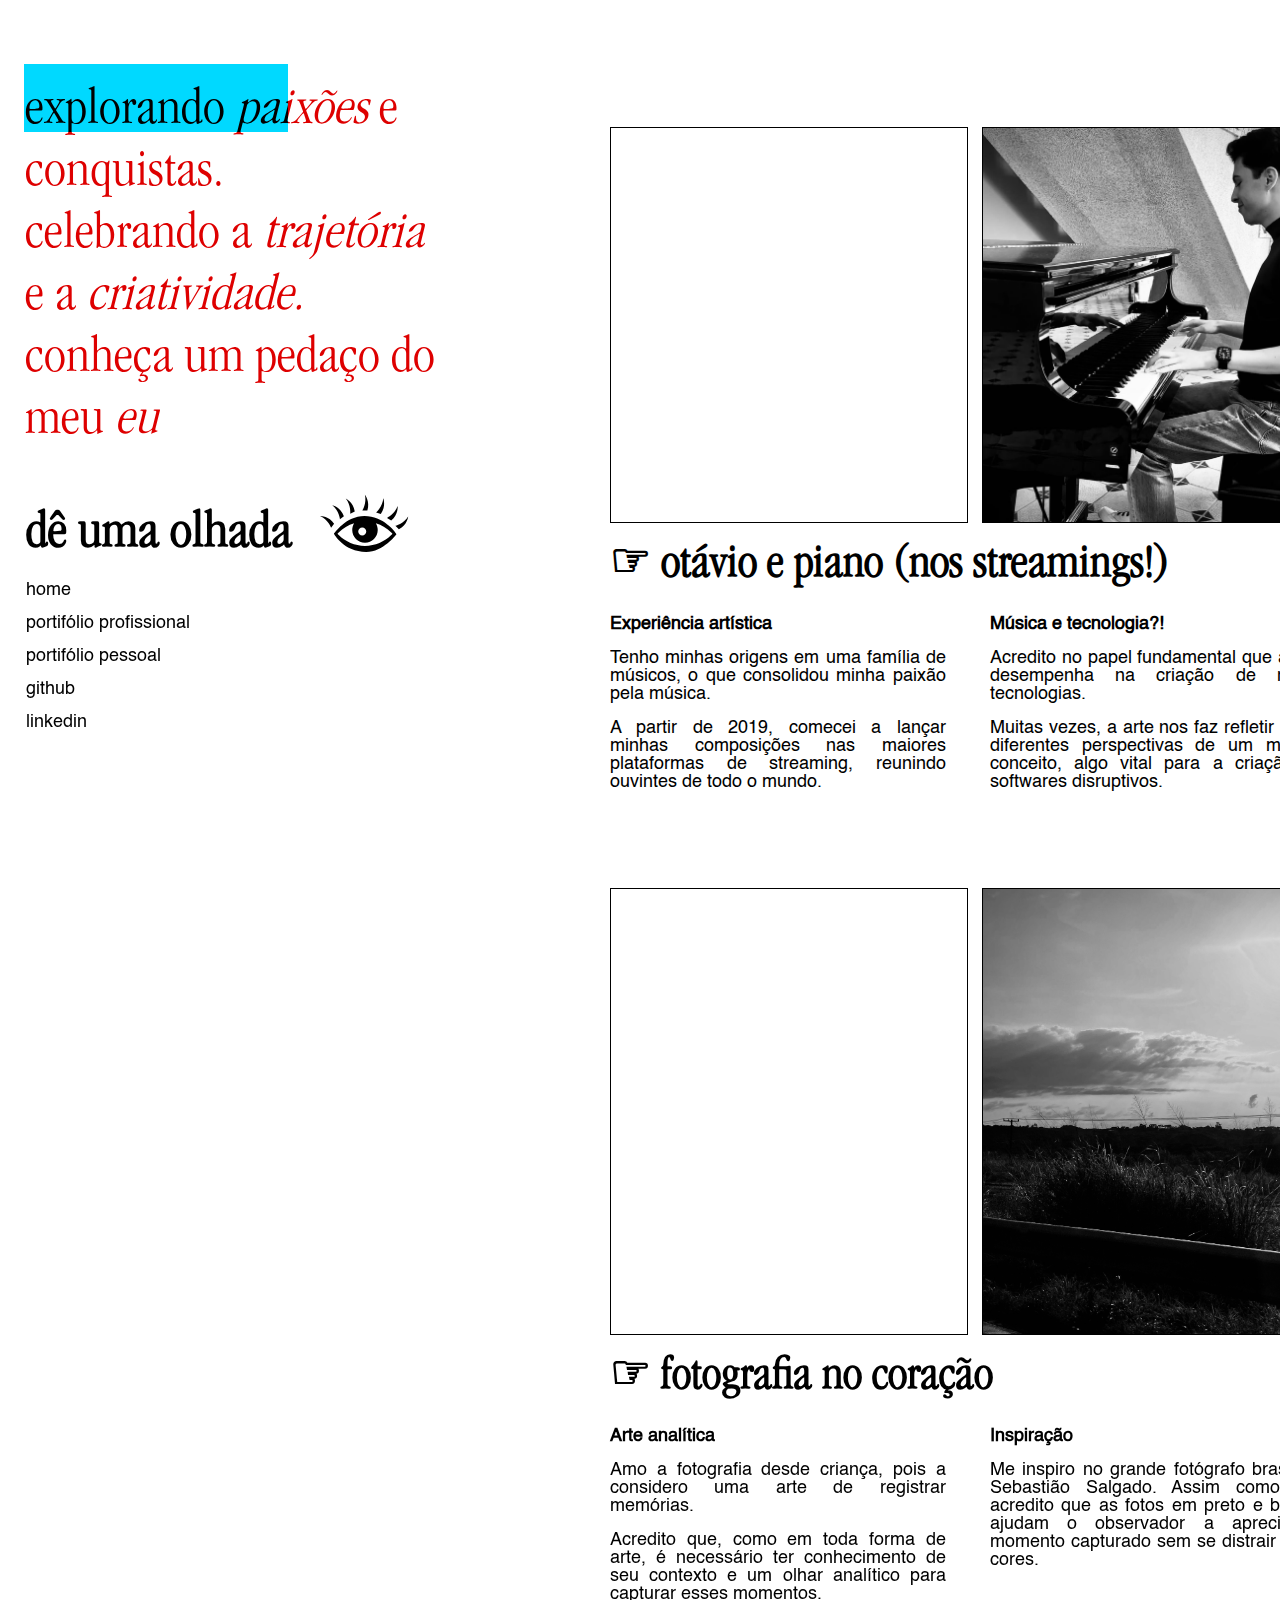
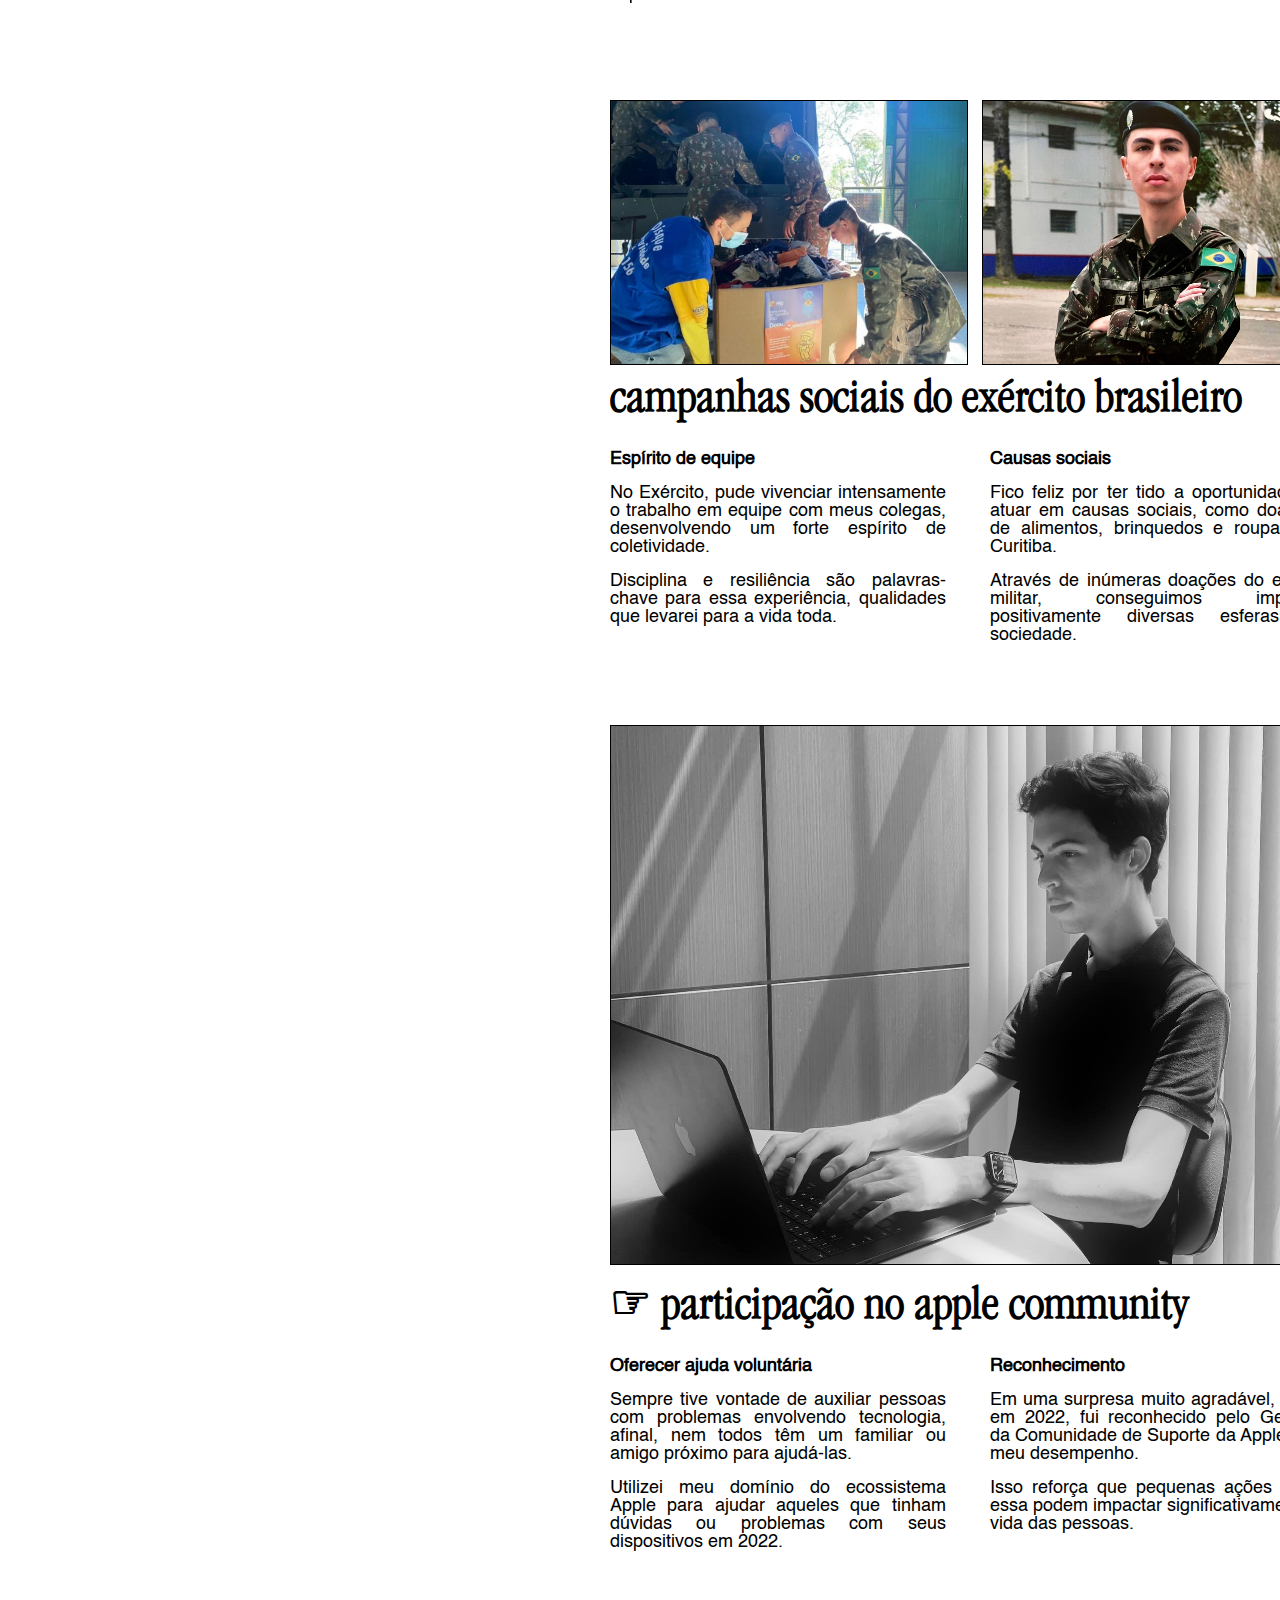
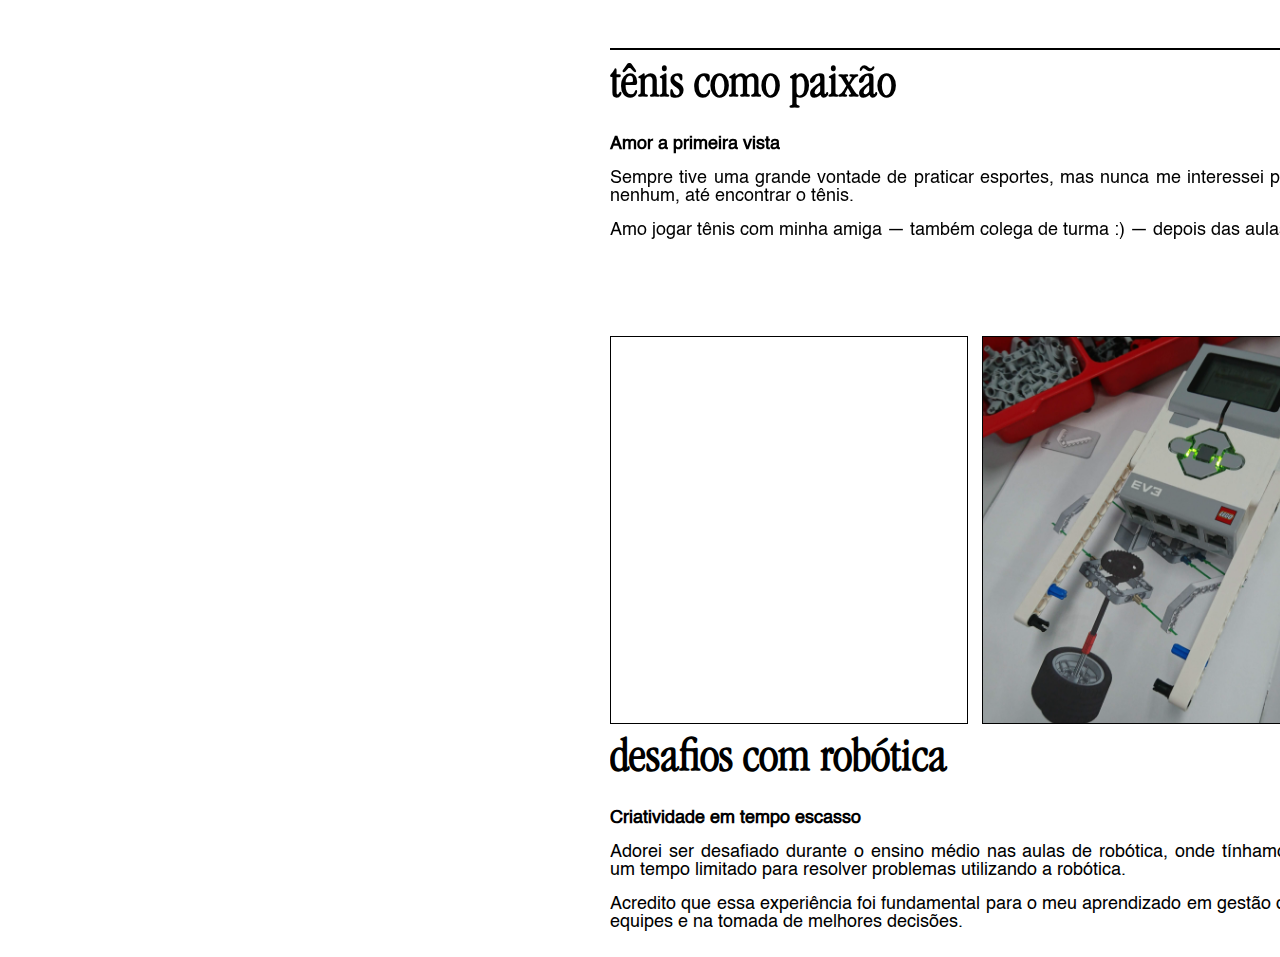
==== html/personal.html @ 3486e1b6 "feat: final setup" ====
<!DOCTYPE html>
<html lang="en">
<head>
    <meta charset="UTF-8">
    <title>Otávio Augusto</title>
    <link rel="stylesheet" href="../css/main.css">
</head>
<body>
<section class="main">
    <div class="container">
        <section id="bar">
            <section class="title pessoal">
                <div class="container">
                    <div class="square pessoal"></div>
                    <h1>explorando <i>paixões </i> e conquistas.</h1>
                    <p>celebrando a <i>trajetória</i> e a <i>criatividade.</i></p>
                    <p>conheça um pedaço do meu <i>eu</i></p>
                </div>
            </section>
            <section class="menu pessoal">
                <div class="container">
                    <div>
                        <p>dê uma olhada</p>
                        <div class="eyes">
                            <img id="eye_open" src="../images/icons/eye.svg" alt="figura de olho">
                            <img id="eye_closed" src="../images/icons/eye_closed.svg" alt="figura de olho">
                        </div>
                    </div>
                    <nav>
                        <ul>
                            <li><a href="../index.html">home</a></li>
                            <li><a href="projects.html">portifólio profissional</a></li>
                            <li><a href="personal.html">portifólio pessoal</a></li>
                            <li><a href="https://github.com/otavioaugusto-exe">github</a></li>
                            <li><a href="https://www.linkedin.com/in/otavio-augusto-silva/">linkedin</a></li>
                        </ul>
                    </nav>
                </div>
            </section>
        </section>
        <section class="main-page pessoal">
            <section class="main-content pessoal">
                <section class="photos pessoal">
                    <div class="container">
                        <img src="/images/main/otavio-piano.png" alt="">
                        <img src="/images/pessoal/otavio-pessoal1.png" alt="">
                    </div>
                </section>
                <section class="details">
                    <div class="container">
                        <a href="https://open.spotify.com/artist/6GQwCu6R8CgDuFz2SCNW4A?si=m3U7P-tpS5q0q2bqIiq4vg">☞ otávio e piano (nos streamings!)</a>
                        <div class="about">
                            <article>
                                <h3>Experiência artística</h3>
                                <p>Tenho minhas origens em uma família de músicos, o que consolidou minha paixão pela música.<p>
                                <p>A partir de 2019, comecei a lançar minhas composições nas maiores plataformas de streaming, reunindo ouvintes de todo o mundo.<p>
                            </article>
                            <article>
                                <h3>Música e tecnologia?!</h3>
                                <p>Acredito no papel fundamental que a arte desempenha na criação de novas tecnologias.</p>
                                <p>Muitas vezes, a arte nos faz refletir sobre diferentes perspectivas de um mesmo conceito, algo vital para a criação de softwares disruptivos.</p>
                            </article>
                        </div>
                    </div>
                </section>
            </section>
            <section class="main-content pessoal">
                <section class="photos pessoal">
                    <div class="container">
                        <img src="/images/pessoal/fotografia1.png" alt="">
                        <img src="/images/pessoal/fotografia2.png" alt="">
                    </div>
                </section>
                <section class="details">
                    <div class="container">
                        <a href="personal_details/fotografia_details.html">☞ fotografia no coração</a>
                        <div class="about">
                            <article>
                                <h3>Arte analítica</h3>
                                <p>Amo a fotografia desde criança, pois a considero uma arte de registrar memórias.<p>
                                <p>Acredito que, como em toda forma de arte, é necessário ter conhecimento de seu contexto e um olhar analítico para capturar esses momentos.<p>
                            </article>
                            <article>
                                <h3>Inspiração</h3>
                                <p>Me inspiro no grande fotógrafo brasileiro Sebastião Salgado. Assim como ele, acredito que as fotos em preto e branco ajudam o observador a apreciar o momento capturado sem se distrair pelas cores.</p>
                            </article>
                        </div>
                    </div>
                </section>
            </section>
            <section class="main-content pessoal">
                <section class="photos pessoal">
                    <div class="container">
                        <img src="/images/pessoal/exercito2.jpg" alt="">
                        <img src="/images/pessoal/exercito3.jpg" alt="">
                    </div>
                </section>
                <section class="details">
                    <div class="container">
                        <h2>campanhas sociais do exército brasileiro</h2>
                        <div class="about">
                            <article>
                                <h3>Espírito de equipe</h3>
                                <p>No Exército, pude vivenciar intensamente o trabalho em equipe com meus colegas, desenvolvendo um forte espírito de coletividade.<p>
                                <p>Disciplina e resiliência são palavras-chave para essa experiência, qualidades que levarei para a vida toda.<p>
                            </article>
                            <article>
                                <h3>Causas sociais</h3>
                                <p>Fico feliz por ter tido a oportunidade de atuar em causas sociais, como doações de alimentos, brinquedos e roupas em Curitiba.</p>
                                <p>Através de inúmeras doações do efetivo militar, conseguimos impactar positivamente diversas esferas da sociedade.</p>
                            </article>
                        </div>
                    </div>
                </section>
            </section>
            <section class="main-content pessoal">
                <section class="photos proj">
                    <div class="container onlyphoto pessoal">
                        <img src="/images/pessoal/otaviomac.JPG" alt="">
                    </div>
                </section>
                <section class="details">
                    <div class="container">
                        <a href="personal_details/apcommunity.html">☞ participação no apple community</a>
                        <div class="about">
                            <article>
                                <h3>Oferecer ajuda voluntária</h3>
                                <p>Sempre tive vontade de auxiliar pessoas com problemas envolvendo tecnologia, afinal, nem todos têm um familiar ou amigo próximo para ajudá-las.<p>
                                <p>Utilizei meu domínio do ecossistema Apple para ajudar aqueles que tinham dúvidas ou problemas com seus dispositivos em 2022.<p>
                            </article>
                            <article>
                                <h3>Reconhecimento</h3>
                                <p>Em uma surpresa muito agradável, ainda em 2022, fui reconhecido pelo Gerente da Comunidade de Suporte da Apple pelo meu desempenho.</p>
                                <p>Isso reforça que pequenas ações como essa podem impactar significativamente a vida das pessoas.</p>
                            </article>
                        </div>
                    </div>
                </section>
            </section>
            <section class="main-content pessoal">
                <section class="photos proj">
                    <div class="container onlyphoto pessoal">
                        <img src="/images/pessoal/tennis.png" alt="">
                    </div>
                </section>
                <section class="details">
                    <div class="container">
                        <h2>tênis como paixão</h2>
                        <div class="about">
                            <article>
                                <h3>Amor a primeira vista</h3>
                                <p>Sempre tive uma grande vontade de praticar esportes, mas nunca me interessei por nenhum, até encontrar o tênis.<p>
                                <p>Amo jogar tênis com minha amiga — também colega de turma :) — depois das aulas.<p>
                            </article>
                        </div>
                    </div>
                </section>
            </section>
            <section class="main-content pessoal">
                <section class="photos pessoal">
                    <div class="container">
                        <img src="/images/pessoal/robotica1.png" alt="">
                        <img src="/images/pessoal/robotica2.png" alt="">
                    </div>
                </section>
                <section class="details">
                    <div class="container">
                        <h2>desafios com robótica</h2>
                        <div class="about">
                            <article>
                                <h3>Criatividade em tempo escasso</h3>
                                <p>Adorei ser desafiado durante o ensino médio nas aulas de robótica, onde tínhamos um tempo limitado para resolver problemas utilizando a robótica.<p>
                                <p>Acredito que essa experiência foi fundamental para o meu aprendizado em gestão de equipes e na tomada de melhores decisões.<p>
                            </article>
                        </div>
                    </div>
                </section>
            </section>
        </section>
    </div>
</section>
</body>
</html>
---- css/main.css ----
@font-face {
    font-family: Helvetica;
    src: url("../fonts/Helvetica.ttf") format("truetype");
}

@font-face {
    font-family: Garamond;
    src: url("../fonts/Garamond.otf") format("opentype");
}

* {
    box-sizing: border-box;
    margin: 0;
    padding: 0;
    font-family: "Helvetica", sans-serif;
    font-size: 18px;
    list-style: none;
}

.container {
    margin: 0 auto;
    max-width: 1366px;
    width: 100%;
    position: relative;
}

#bar, #details_bar {
    position: fixed;
}

#details_bar .container{
    width: 25vw;
    min-width: 300px;
}

.main{
    margin-top: 56px;
}

.main .container{
    display: flex;
    justify-content: space-between;
}

.menu {
    position: sticky;
}

.prefoot {
    margin-bottom: 122px;
}

.menu .container {
    padding: 26px;
    display: block;
}

.menu p {
    font-family: Garamond, "Times New Roman", Times, serif;
    font-weight: bold;
    font-size: 52px;
}

.menu ul li {
    margin-top: 15px;
}

a {
    text-decoration: none;
    color: black;

}

.menu ul li a {
    padding: 0.3rem 4rem 0.3rem 0;
}

.menu ul li a:hover {
    color: blue;
    mix-blend-mode: darken;
}

.menu.proj ul li a:hover {
    color: #6700e5;
    mix-blend-mode: darken;

}

.menu.pessoal ul li a:hover {
    color: #de0000;
    mix-blend-mode: darken;
}

.menu img {
    height: 122px;
    position: absolute;
    top: 0;
    left: 315px;
}

.main-content{
    margin-left: 600px;
    display: block;
    max-height: 800px;
    padding: 10px;
}

.main-content.details{
    margin-left: 300px;
    max-height: 1000px;
    margin-bottom: 20vw;
}

.main-content.details.title{
    margin-bottom: 5vw;
}

.container .main-content {
    padding: 10px;
    width: 750px;
    min-width: 600px;
}

.container .main-content.details {
    padding: 10px;
    width: 70%;
    min-width: 600px;
}

.main-content.proj, .main-content.pessoal {
    margin-top: 60px;
    max-height: max-content;
}

.title {
    width: 75%;
    min-width: 400px;
    max-width: 630px;
}

.title .container{
    padding: 25px;
    display: block;
}

.title h1, .title p, .title i{
    font-family: Garamond, sans-serif;
    font-weight: lighter;
    font-size: 52px;
    mix-blend-mode: darken;
    color: #0000FFFF;
}

.title img{
    height: 8%;
    position: absolute;
}

.title .ico1{
    top: 82%;
    right: 40%;
}

.title .ico2{
    top: 88%;
    right: 48%;
}

.title .ico3{
    top: 78%;
    right: 50%;
}

#eye_closed {
    display: none;
}

.eyes:hover #eye_open {
    display: none;
}

.eyes:hover #eye_closed{
    display: block;
}

.title.proj h1, .title.proj i, .title.proj p{
    color: #6700e5;
}

.title.pessoal h1, .title.pessoal i, .title.pessoal p{
    color: #de0000;
}

.square {
    background-color: yellow;
    width: 56%;
    height: 16%;
    position: absolute;
    left: 5%;
    top: 2%;
    z-index: -1;
}
.square.proj {
    background-color: #22ff00;
}

.square.pessoal {
    background-color: #00d9ff;
}


.photos.bio .container {
    min-height: 350px ;
    width: 100%;
}

.photos {
    min-height: max-content ;
    width: 100%;
    /*overflow: hidden;*/
}

.photos.proj .container {
    display: flex;
    justify-content: space-evenly;
    width: 100%;
}

.photos.proj .projico {
    border: 1px solid white;
}

.photos.proj .onlyphoto img {
    width: 100%;
    object-fit: cover;
    max-height: 60vh;
}

.photos.details img  {
    width: 100%;
    min-height: 600px;
    height: 100%;
    object-fit: cover;
    border: 1px solid black;
}

.photos.proj img {
    margin-top: 1px;
    width: 33%;
    object-fit: cover;
    border: 1px solid black;
}

.photos.pessoal img {
    margin-top: 1px;
    width: 49%;
    object-fit: cover;
    border: 1px solid black;
}

.profile_imgl {
    position: absolute;
    right: 0;
    top: 15px;
}

.profile_imgc {
    position: absolute;
    top: 0;
    left: 33%;
    z-index: 1;
}

.profile_imgr {
    position: absolute;
    top: 15px;
    left: 0;
}

.profile_imgl img, .profile_imgr img {
    height: 320px;
    border: 1px solid black;

}

.profile_imgc img {
    height: 350px;
    border: 1px solid black;

}

.details .container{
    margin-top: 10px;
    display: block;
    background-color: white;
}

.details h2, .details a,  #details_bar .pessoal a {
    font-family: Garamond, "Times New Roman", Times, serif;
    font-weight: bold;
    font-size: 46px;
    color: black;
}

.details a {
    text-decoration: none;
}

.proj .details a:hover {
    color: #6700e5;
}

.pessoal .details a:hover,  #details_bar .pessoal a:hover{
    color: #de0000;
}

.about {
    margin-top: 20px;
    display: flex;
    /*justify-content: space-between;*/
}

.about article {
    min-width: 46%;
    margin-right: 6%;
}

.about article a {
    margin-top: 22px;
    font-size: 22px;
    font-family: Helvetica, Arial, sans-serif;
}

.about article p {
    margin-top: 16px;
    text-align: justify;
}

.pannel {
    background-color: #efefef;
    border: 1px solid black ;
    border-radius: 8px;
    padding: 16px;
    justify-content: space-between;
    display: flex;
    margin-top: 16px;
    min-width: 320px;
}

.pannel img {
    height: 50px;
}

.pannel div p{
    text-align: center;
    font-size: 0.8rem;
}
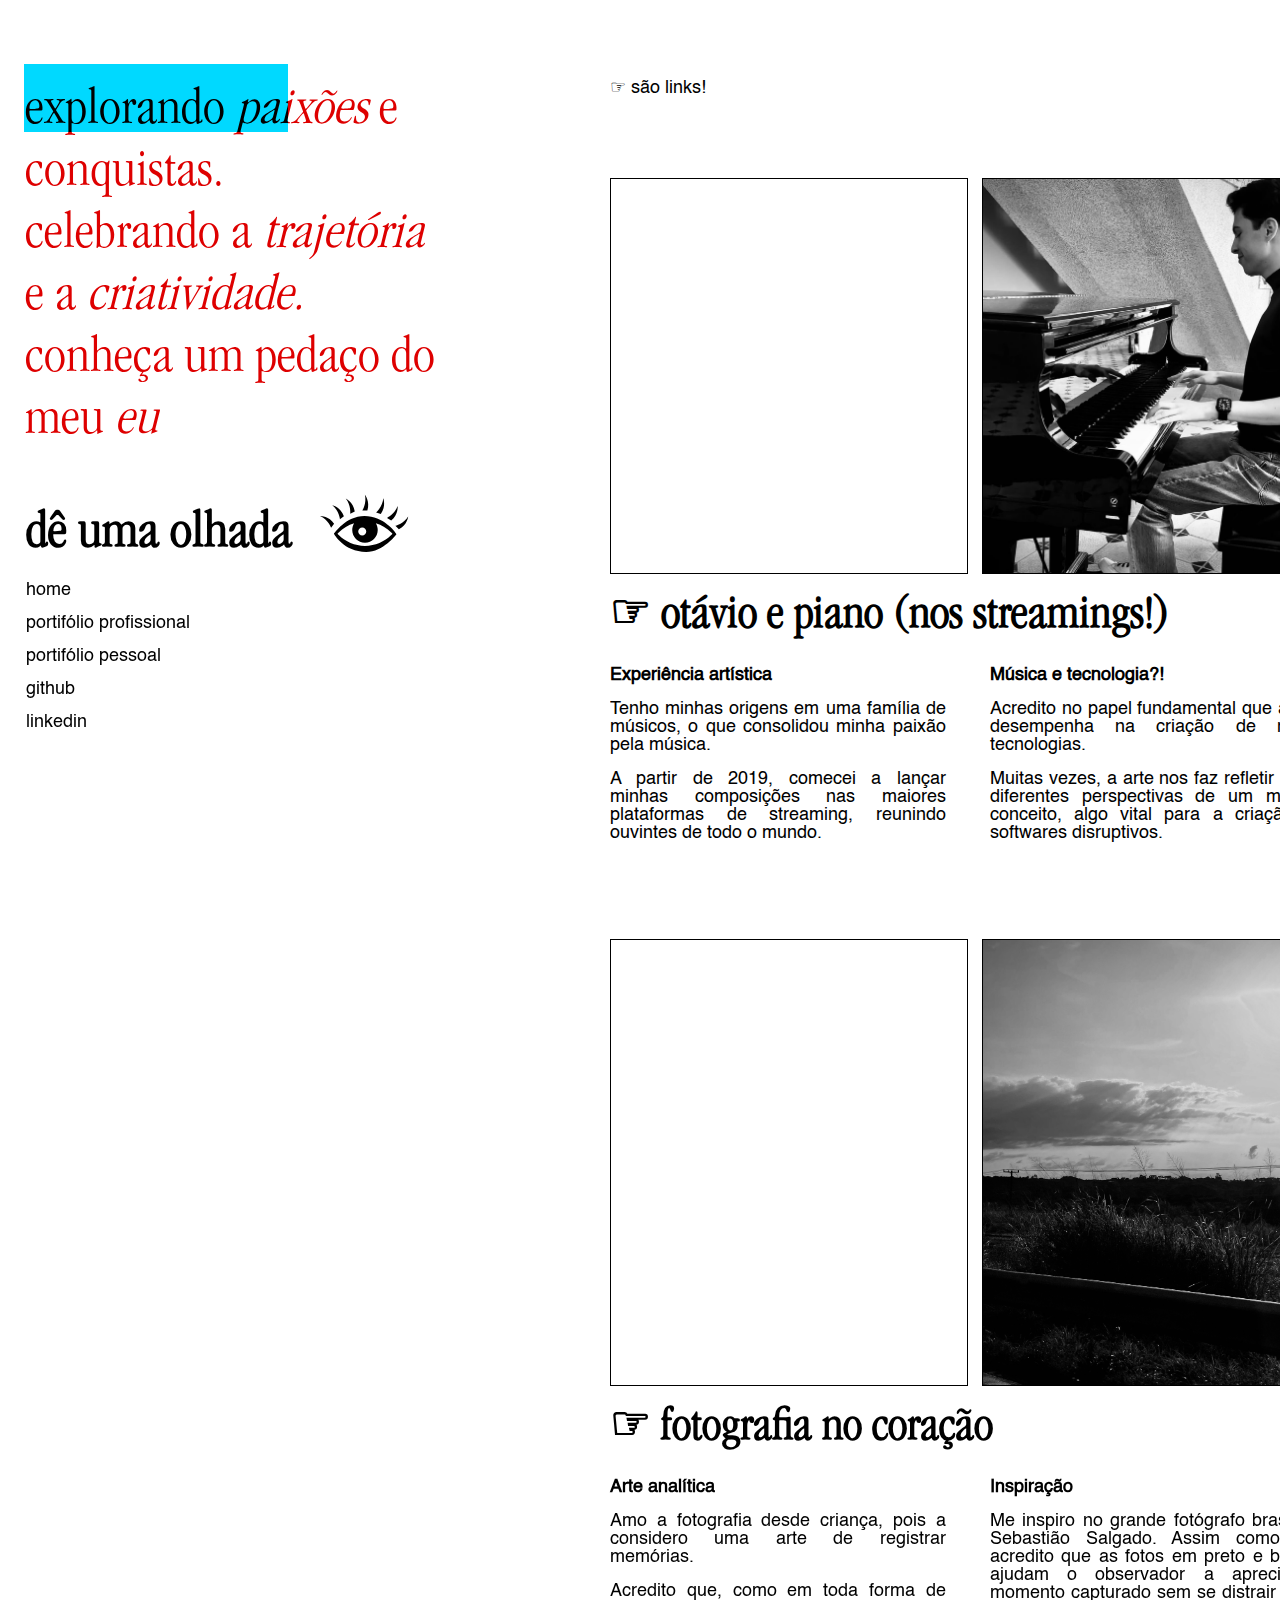
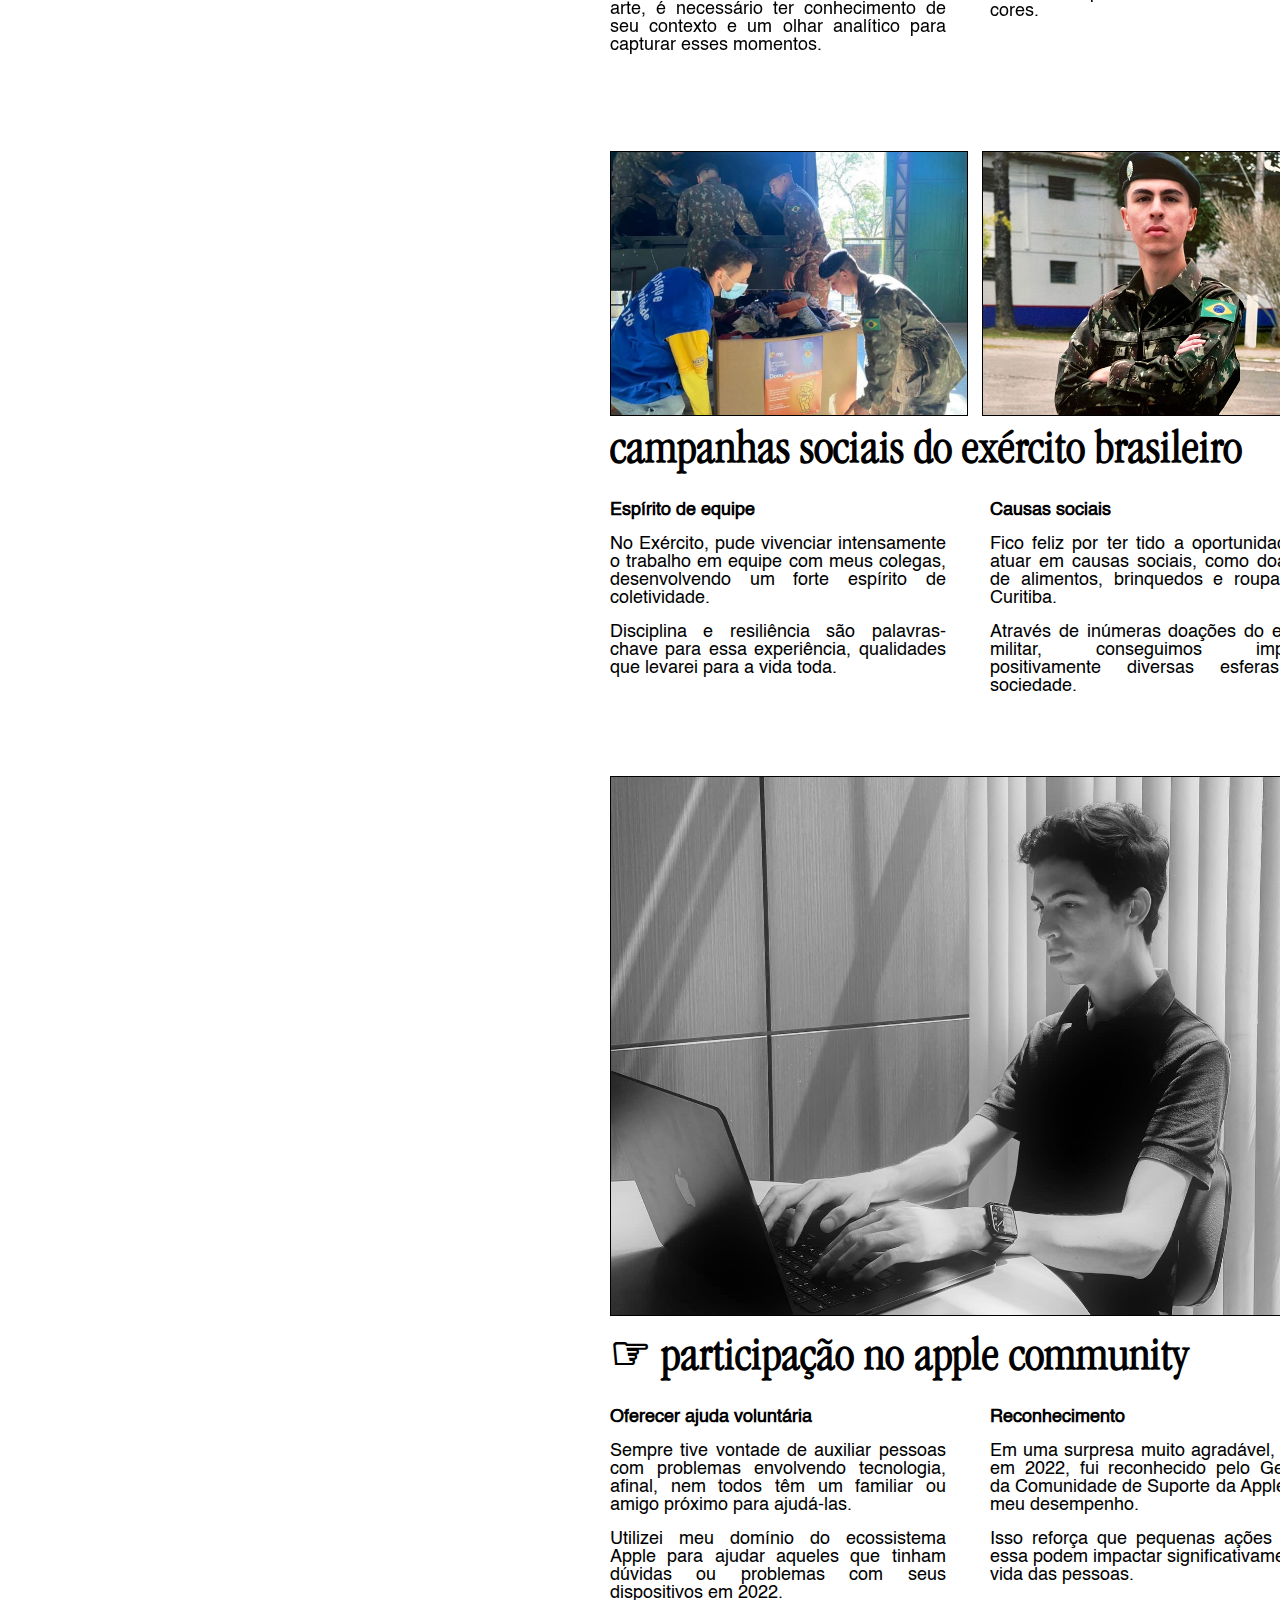
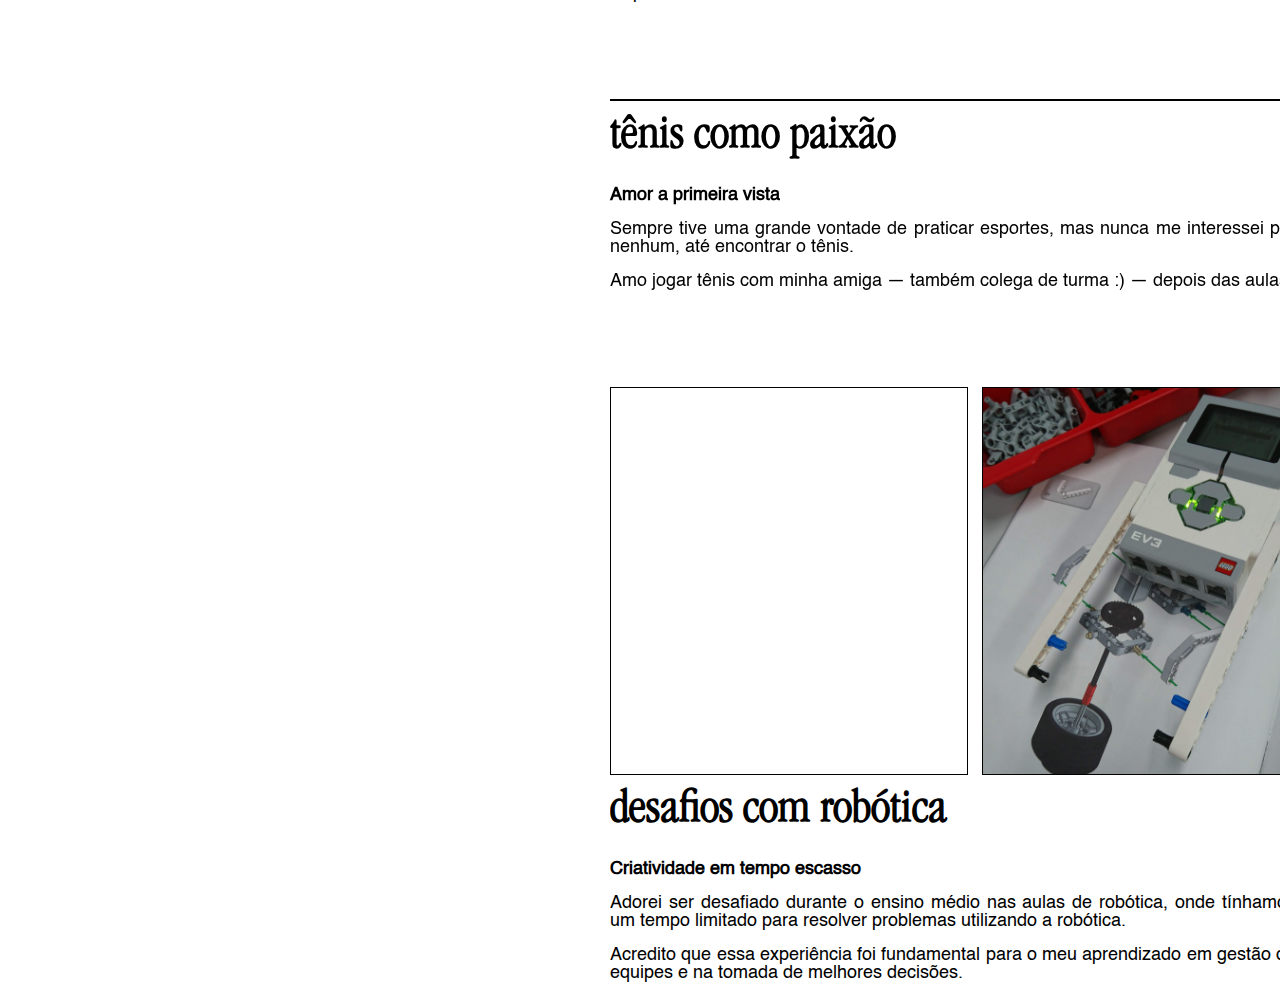
==== commit 74bf4d32: "feat: add a observation for links" ====
--- a/html/personal.html
+++ b/html/personal.html
@@ -39,6 +39,13 @@
             </section>
         </section>
         <section class="main-page pessoal">
+            <section class="main-content ">
+                <section class="details">
+                    <div class="container">
+                        <p>☞ são links!</p>
+                    </div>
+                </section>
+            </section>
             <section class="main-content pessoal">
                 <section class="photos pessoal">
                     <div class="container">
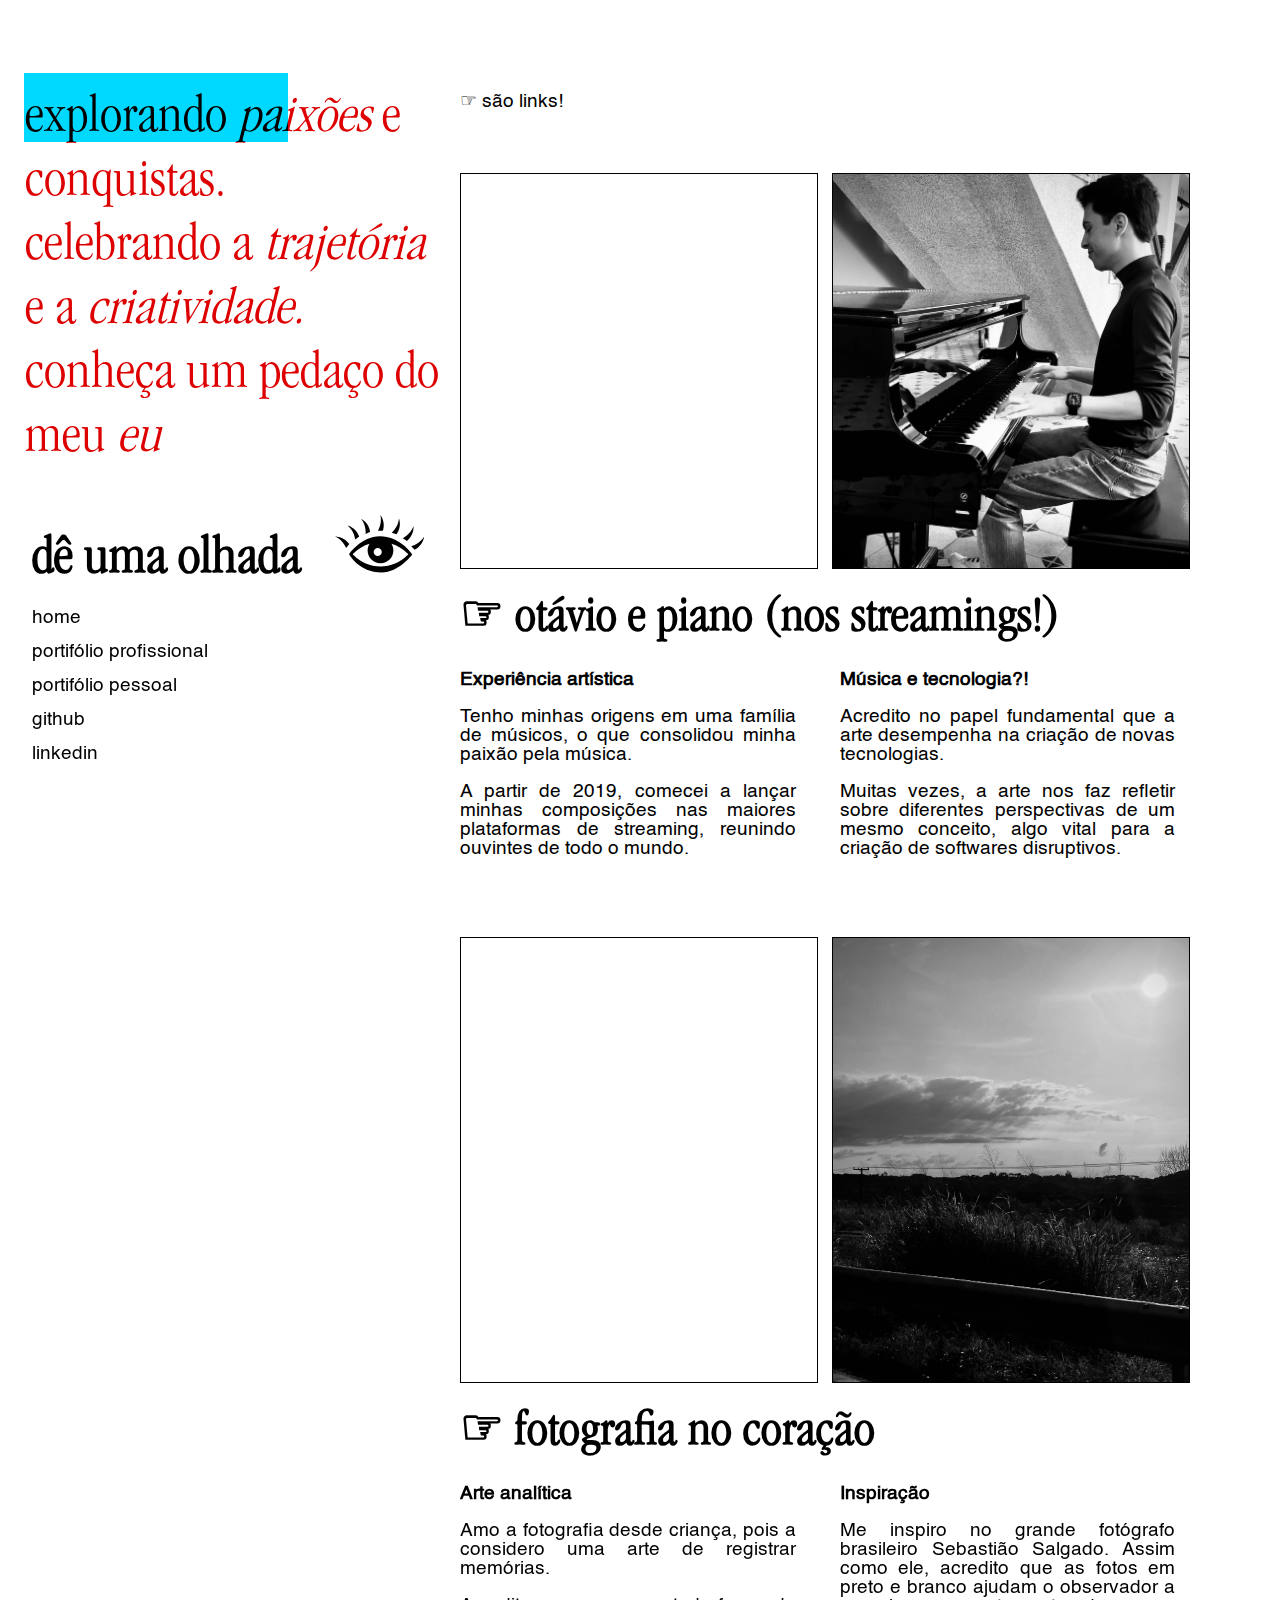
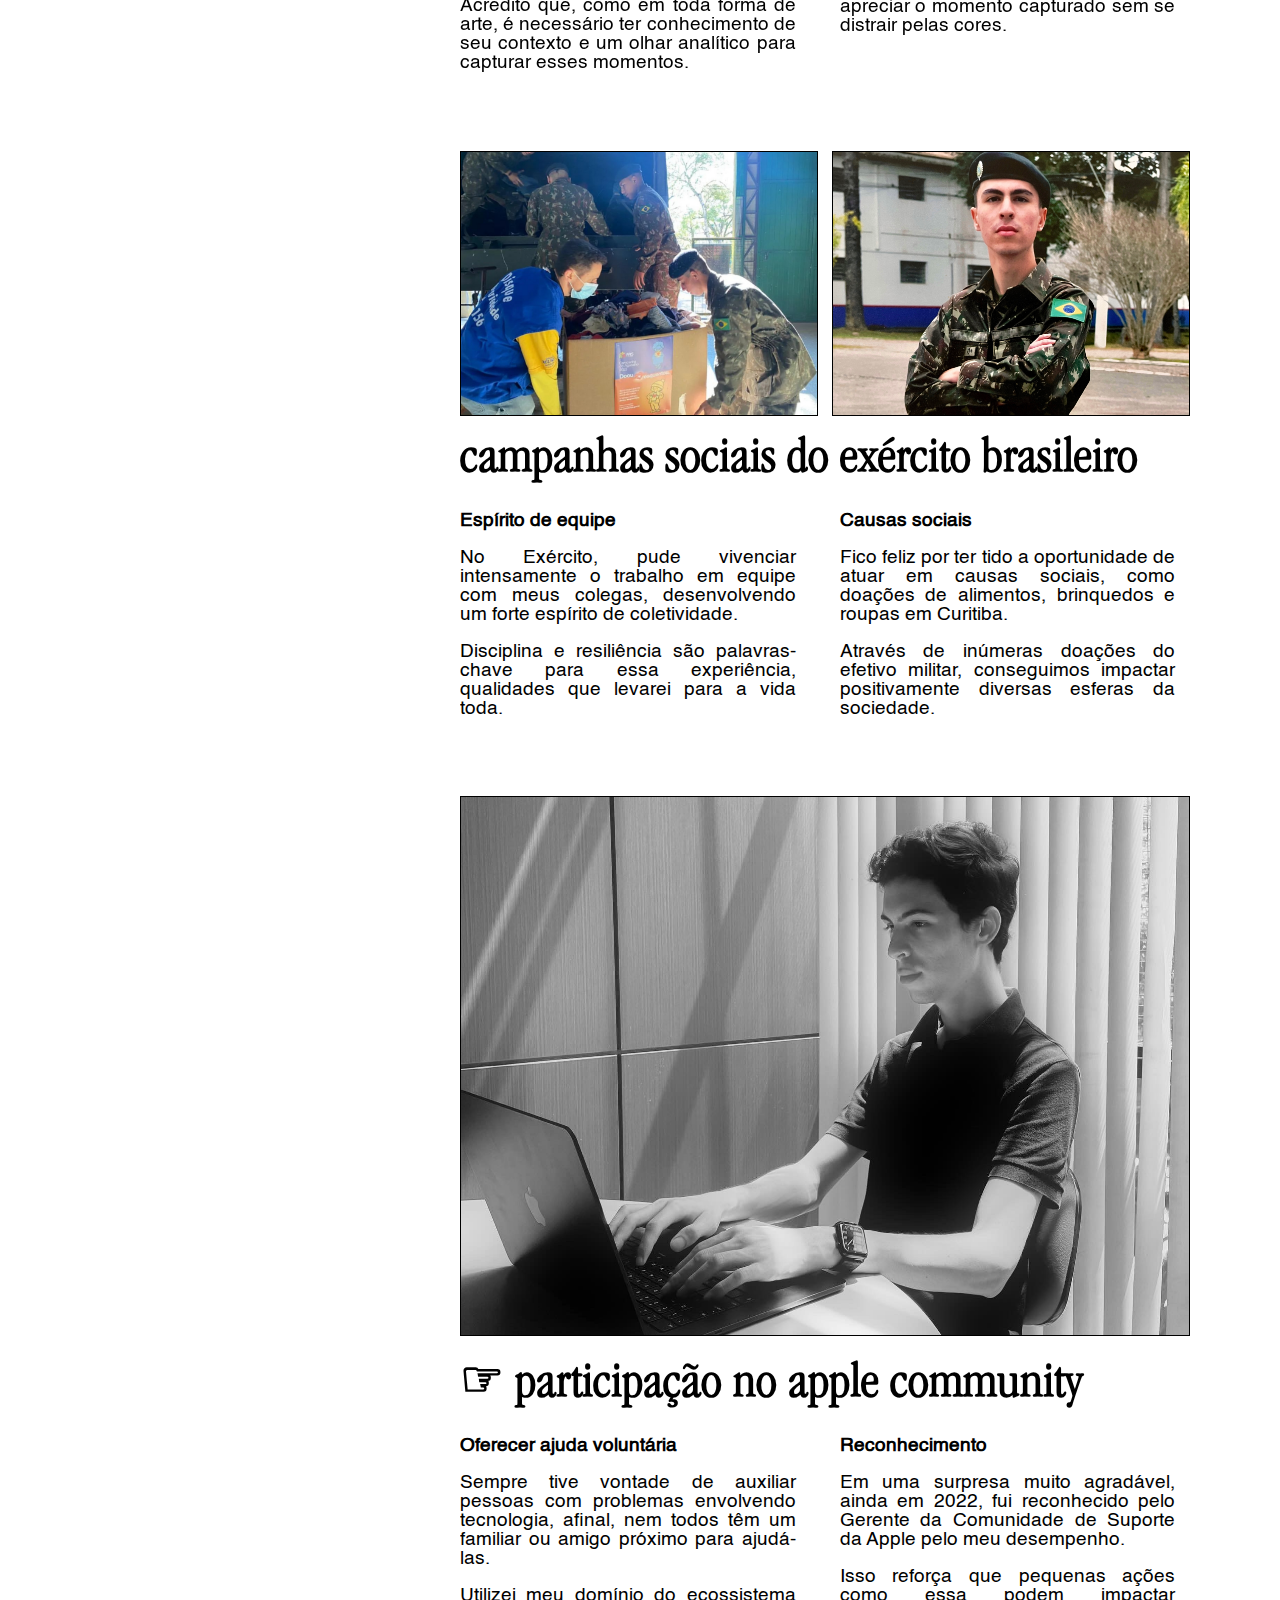
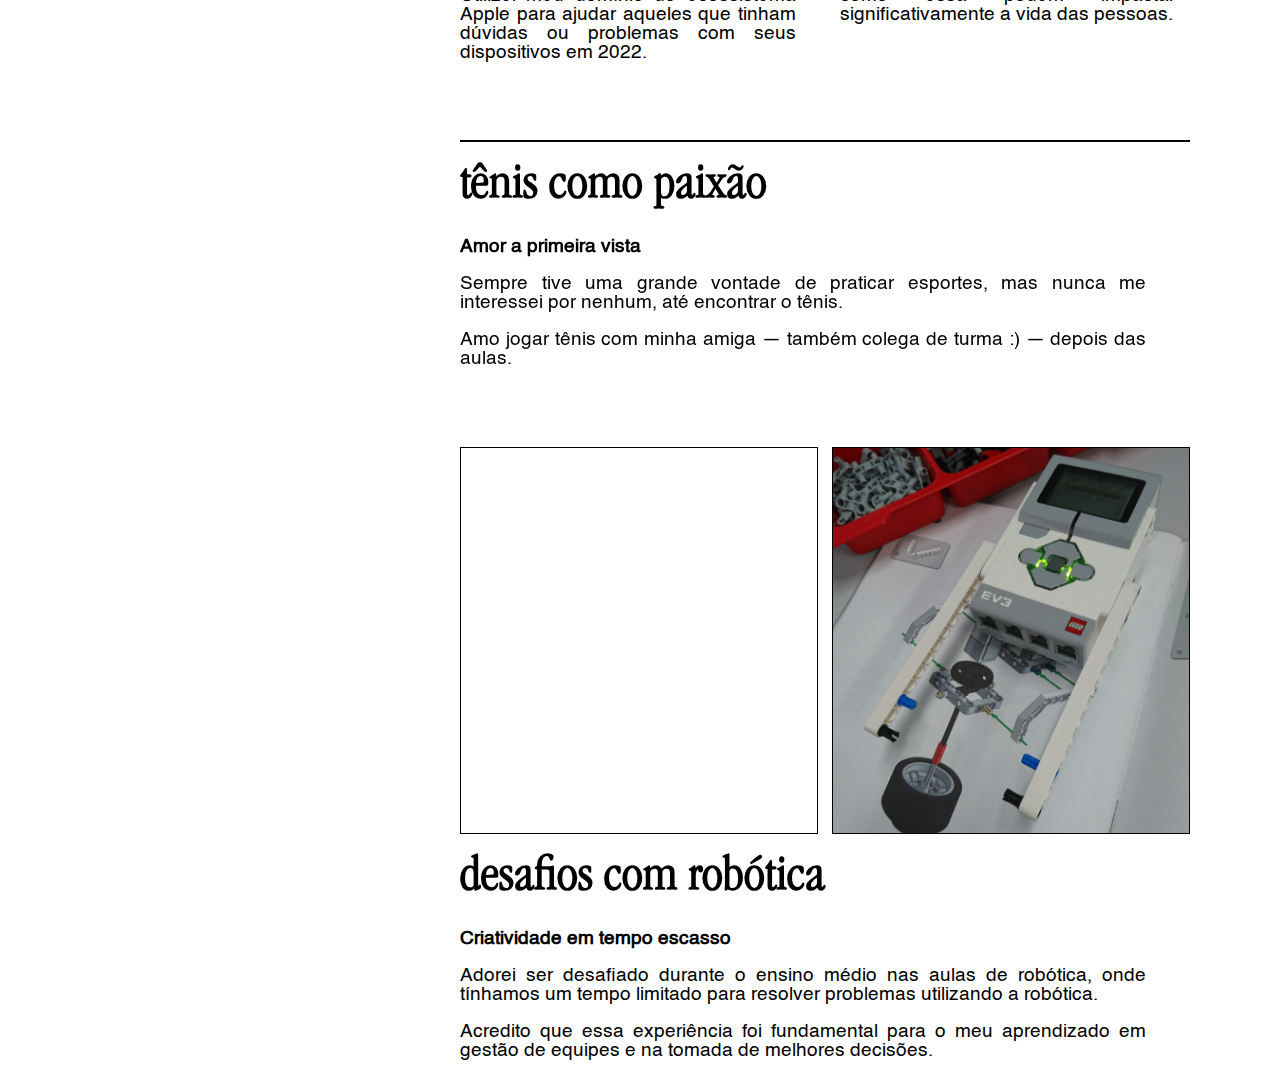
==== commit 5261b4eb: "refactor: better css implementation" ====
--- a/html/personal.html
+++ b/html/personal.html
@@ -9,15 +9,15 @@
 <section class="main">
     <div class="container">
         <section id="bar">
-            <section class="title pessoal">
+            <section class="title personal">
                 <div class="container">
-                    <div class="square pessoal"></div>
+                    <div class="square personal"></div>
                     <h1>explorando <i>paixões </i> e conquistas.</h1>
                     <p>celebrando a <i>trajetória</i> e a <i>criatividade.</i></p>
                     <p>conheça um pedaço do meu <i>eu</i></p>
                 </div>
             </section>
-            <section class="menu pessoal">
+            <section class="menu personal">
                 <div class="container">
                     <div>
                         <p>dê uma olhada</p>
@@ -38,7 +38,7 @@
                 </div>
             </section>
         </section>
-        <section class="main-page pessoal">
+        <section class="main-page personal">
             <section class="main-content ">
                 <section class="details">
                     <div class="container">
@@ -46,11 +46,11 @@
                     </div>
                 </section>
             </section>
-            <section class="main-content pessoal">
-                <section class="photos pessoal">
+            <section class="main-content personal">
+                <section class="photos personal">
                     <div class="container">
                         <img src="/images/main/otavio-piano.png" alt="">
-                        <img src="/images/pessoal/otavio-pessoal1.png" alt="">
+                        <img src="/images/personal/otavio-pessoal1.png" alt="">
                     </div>
                 </section>
                 <section class="details">
@@ -71,11 +71,11 @@
                     </div>
                 </section>
             </section>
-            <section class="main-content pessoal">
-                <section class="photos pessoal">
+            <section class="main-content personal">
+                <section class="photos personal">
                     <div class="container">
-                        <img src="/images/pessoal/fotografia1.png" alt="">
-                        <img src="/images/pessoal/fotografia2.png" alt="">
+                        <img src="/images/personal/fotografia1.png" alt="">
+                        <img src="/images/personal/fotografia2.png" alt="">
                     </div>
                 </section>
                 <section class="details">
@@ -95,11 +95,11 @@
                     </div>
                 </section>
             </section>
-            <section class="main-content pessoal">
-                <section class="photos pessoal">
+            <section class="main-content personal">
+                <section class="photos personal">
                     <div class="container">
-                        <img src="/images/pessoal/exercito2.jpg" alt="">
-                        <img src="/images/pessoal/exercito3.jpg" alt="">
+                        <img src="/images/personal/exercito2.jpg" alt="">
+                        <img src="/images/personal/exercito3.jpg" alt="">
                     </div>
                 </section>
                 <section class="details">
@@ -120,10 +120,10 @@
                     </div>
                 </section>
             </section>
-            <section class="main-content pessoal">
+            <section class="main-content personal">
                 <section class="photos proj">
-                    <div class="container onlyphoto pessoal">
-                        <img src="/images/pessoal/otaviomac.JPG" alt="">
+                    <div class="container onlyphoto personal">
+                        <img src="/images/personal/otaviomac.JPG" alt="">
                     </div>
                 </section>
                 <section class="details">
@@ -144,10 +144,10 @@
                     </div>
                 </section>
             </section>
-            <section class="main-content pessoal">
+            <section class="main-content personal">
                 <section class="photos proj">
-                    <div class="container onlyphoto pessoal">
-                        <img src="/images/pessoal/tennis.png" alt="">
+                    <div class="container onlyphoto personal">
+                        <img src="/images/personal/tennis.png" alt="">
                     </div>
                 </section>
                 <section class="details">
@@ -163,11 +163,11 @@
                     </div>
                 </section>
             </section>
-            <section class="main-content pessoal">
-                <section class="photos pessoal">
+            <section class="main-content personal">
+                <section class="photos personal">
                     <div class="container">
-                        <img src="/images/pessoal/robotica1.png" alt="">
-                        <img src="/images/pessoal/robotica2.png" alt="">
+                        <img src="/images/personal/robotica1.png" alt="">
+                        <img src="/images/personal/robotica2.png" alt="">
                     </div>
                 </section>
                 <section class="details">
--- a/css/main.css
+++ b/css/main.css
@@ -6,6 +6,15 @@
 @font-face {
     font-family: Garamond;
     src: url("../fonts/Garamond.otf") format("opentype");
+}
+
+:root {
+    --home-theme: blue;
+    --home-theme-second: yellow;
+    --projects-theme: #6700e5;
+    --projects-theme-second: #22ff00;
+    --personal-theme: #de0000;
+    --personal-theme-second: #00d9ff;
 }
 
 * {
@@ -13,7 +22,7 @@
     margin: 0;
     padding: 0;
     font-family: "Helvetica", sans-serif;
-    font-size: 18px;
+    font-size: 1.1rem;
     list-style: none;
 }
 
@@ -23,7 +32,7 @@
     width: 100%;
     position: relative;
 }
-
+/*FIXA A BAR NA POSIÇÃO NO CANTO ESQUERDO*/
 #bar, #details_bar {
     position: fixed;
 }
@@ -33,76 +42,173 @@
     min-width: 300px;
 }
 
+.prefoot {
+    margin-bottom: 122px;
+}
+
 .main{
-    margin-top: 56px;
-}
-
+    margin-top: 5%;
+}
+
+/*PRA DESKTOP DEIXA MENU DO LADO DO CONTEÚDO*/
 .main .container{
     display: flex;
     justify-content: space-between;
 }
 
+/*REVER ISSO*/
 .menu {
     position: sticky;
 }
 
-.prefoot {
-    margin-bottom: 122px;
-}
-
+/*LINKS FICAM UM EMBAIXO DO OUTRO*/
 .menu .container {
-    padding: 26px;
-    display: block;
-}
-
+    padding: 5%;
+    display: block;
+}
+
+/*"TITULO DÊ UMA OLHADA"*/
 .menu p {
     font-family: Garamond, "Times New Roman", Times, serif;
     font-weight: bold;
-    font-size: 52px;
-}
-
+    font-size: 3rem;
+}
+
+/*ESPAÇO ENTRE OS LINKS DO MENU*/
 .menu ul li {
     margin-top: 15px;
 }
 
+/*ESTILO DOS LINKS*/
 a {
     text-decoration: none;
     color: black;
-
 }
 
 .menu ul li a {
     padding: 0.3rem 4rem 0.3rem 0;
 }
 
-.menu ul li a:hover {
-    color: blue;
+/*HOVER DOS LINKS NAS DIFERENTES SESSÕES*/
+.menu.home ul li a:hover {
+    color: var(--home-theme);
+}
+
+.menu.projects ul li a:hover {
+    color: var(--projects-theme);
+}
+
+.menu.personal ul li a:hover {
+    color: var(--personal-theme);
+}
+
+/*TAMANHO DO TITLE DENTRO DO BAR*/
+.title {
+    width: 75%;
+    min-width: 400px;
+    max-width: 630px;
+}
+
+.title .container{
+    padding: 25px;
+    display: block;
+}
+
+/*DEFINE O TITULO DAS SESSÕES*/
+.title h1, .title p, .title i{
+    font-family: Garamond, sans-serif;
+    font-weight: lighter;
+    font-size: 3rem;
+    /*pode ser 52px*/
     mix-blend-mode: darken;
 }
 
-.menu.proj ul li a:hover {
-    color: #6700e5;
-    mix-blend-mode: darken;
-
-}
-
-.menu.pessoal ul li a:hover {
-    color: #de0000;
-    mix-blend-mode: darken;
-}
-
-.menu img {
-    height: 122px;
+.title.home h1, .title.home i, .title.home p{
+    color: var(--home-theme);
+}
+
+.title.projects h1, .title.projects i, .title.projects p{
+    color: var(--projects-theme);
+}
+
+.title.personal h1, .title.personal i, .title.personal p{
+    color: var(--personal-theme);
+}
+
+/*DEFINE TAMANHO DAS ESTRELAS DA HOME*/
+.title img{
+    height: 8%;
+    position: absolute;
+}
+/*DEFINE LOCALIZAÇÃO DAS ESTRELAS DENTRO DO TITLE*/
+.title .ico1{
+    top: 82%;
+    right: 40%;
+}
+
+.title .ico2{
+    top: 88%;
+    right: 48%;
+}
+
+.title .ico3{
+    top: 78%;
+    right: 50%;
+}
+/*DEFINE A ABERTURA E FECHAMENTO DO OLHO*/
+.eyes img {
+    height: 7rem;
     position: absolute;
     top: 0;
-    left: 315px;
+    left: 330px
+}
+
+#eye_closed {
+    display: none;
+}
+
+.eyes:hover #eye_open {
+    display: none;
+}
+
+.eyes:hover #eye_closed{
+    display: block;
+}
+
+/*LINHA DE MARCA-TEXTO NO TITULO*/
+.square {
+    width: 56%;
+    height: 16%;
+    position: absolute;
+    left: 5%;
+    top: 2%;
+    z-index: -1;
+}
+
+/*ESTILIZAÇÃO DO MARCA-TEXTO NAS SESSÕES*/
+.square.home {
+    background-color: var(--home-theme-second);;
+}
+
+.square.personal {
+    background-color: var(--personal-theme-second);
+}
+
+.square.projects {
+    background-color: var(--projects-theme-second);
 }
 
 .main-content{
-    margin-left: 600px;
     display: block;
     max-height: 800px;
     padding: 10px;
+    margin-left: max(35vw, 450px);
+}
+
+.container .main-content {
+    padding: 10px;
+    width: 750px;
+    min-width: 600px;
 }
 
 .main-content.details{
@@ -115,125 +221,75 @@
     margin-bottom: 5vw;
 }
 
-.container .main-content {
-    padding: 10px;
-    width: 750px;
-    min-width: 600px;
-}
-
 .container .main-content.details {
     padding: 10px;
     width: 70%;
     min-width: 600px;
 }
 
-.main-content.proj, .main-content.pessoal {
-    margin-top: 60px;
+.main-content.projects, .main-content.personal {
+    margin-top: 40px;
     max-height: max-content;
 }
 
-.title {
-    width: 75%;
-    min-width: 400px;
-    max-width: 630px;
-}
-
-.title .container{
-    padding: 25px;
-    display: block;
-}
-
-.title h1, .title p, .title i{
-    font-family: Garamond, sans-serif;
-    font-weight: lighter;
-    font-size: 52px;
-    mix-blend-mode: darken;
-    color: #0000FFFF;
-}
-
-.title img{
-    height: 8%;
-    position: absolute;
-}
-
-.title .ico1{
-    top: 82%;
-    right: 40%;
-}
-
-.title .ico2{
-    top: 88%;
-    right: 48%;
-}
-
-.title .ico3{
-    top: 78%;
-    right: 50%;
-}
-
-#eye_closed {
-    display: none;
-}
-
-.eyes:hover #eye_open {
-    display: none;
-}
-
-.eyes:hover #eye_closed{
-    display: block;
-}
-
-.title.proj h1, .title.proj i, .title.proj p{
-    color: #6700e5;
-}
-
-.title.pessoal h1, .title.pessoal i, .title.pessoal p{
-    color: #de0000;
-}
-
-.square {
-    background-color: yellow;
-    width: 56%;
-    height: 16%;
-    position: absolute;
-    left: 5%;
-    top: 2%;
-    z-index: -1;
-}
-.square.proj {
-    background-color: #22ff00;
-}
-
-.square.pessoal {
-    background-color: #00d9ff;
-}
-
-
+/*CONJUNTO DE 3 FOTOS NA HOME*/
 .photos.bio .container {
-    min-height: 350px ;
-    width: 100%;
-}
-
+    min-height: 20rem;
+    width: 100%;
+}
+
+.profile_imgl {
+    position: absolute;
+    right: 0;
+    top: 1.5vh;
+}
+
+.profile_imgc {
+    position: absolute;
+    top: 0;
+    left: 33%;
+    z-index: 1;
+}
+
+.profile_imgr {
+    position: absolute;
+    left: 0;
+    top: 1.5vh;
+}
+
+.profile_imgl img, .profile_imgr img {
+    height: 18rem;
+    border: 1px solid black;
+}
+
+.profile_imgc img {
+    height: 20rem;
+    border: 1px solid black;
+}
+
+/*PHOTOS DOS CONTEÚDOS DE ARTIGOS*/
 .photos {
     min-height: max-content ;
     width: 100%;
-    /*overflow: hidden;*/
-}
-
-.photos.proj .container {
+}
+
+.photos.projects img {
+    width: 33%;
+    object-fit: cover;
+    border: 1px solid black;
+}
+
+.photos.projects .container {
     display: flex;
     justify-content: space-evenly;
     width: 100%;
 }
 
-.photos.proj .projico {
-    border: 1px solid white;
-}
-
-.photos.proj .onlyphoto img {
+.photos .onlyphoto.projects img, .photos .onlyphoto.personal img {
     width: 100%;
     object-fit: cover;
     max-height: 60vh;
+    border: 1px solid black;
 }
 
 .photos.details img  {
@@ -244,61 +300,24 @@
     border: 1px solid black;
 }
 
-.photos.proj img {
-    margin-top: 1px;
-    width: 33%;
-    object-fit: cover;
-    border: 1px solid black;
-}
-
-.photos.pessoal img {
+.photos.personal img {
     margin-top: 1px;
     width: 49%;
     object-fit: cover;
     border: 1px solid black;
 }
 
-.profile_imgl {
-    position: absolute;
-    right: 0;
-    top: 15px;
-}
-
-.profile_imgc {
-    position: absolute;
-    top: 0;
-    left: 33%;
-    z-index: 1;
-}
-
-.profile_imgr {
-    position: absolute;
-    top: 15px;
-    left: 0;
-}
-
-.profile_imgl img, .profile_imgr img {
-    height: 320px;
-    border: 1px solid black;
-
-}
-
-.profile_imgc img {
-    height: 350px;
-    border: 1px solid black;
-
-}
-
 .details .container{
-    margin-top: 10px;
+    margin-top: 2%;
     display: block;
     background-color: white;
 }
 
-.details h2, .details a,  #details_bar .pessoal a {
+/*FONTE ESTILO JORNAL PARA TITULOS*/
+.details h2, .details a,  #details_bar .personal a {
     font-family: Garamond, "Times New Roman", Times, serif;
     font-weight: bold;
-    font-size: 46px;
+    font-size: 2.8rem;
     color: black;
 }
 
@@ -306,14 +325,16 @@
     text-decoration: none;
 }
 
-.proj .details a:hover {
+/*HOVER DOS LINKS DOS ARTIGOS*/
+.projects .details a:hover {
     color: #6700e5;
 }
 
-.pessoal .details a:hover,  #details_bar .pessoal a:hover{
+.personal .details a:hover,  #details_bar .personal a:hover{
     color: #de0000;
 }
 
+/*DEFINE OS ESTILIZACÃO PARAGRÁFOS DO ABOUT*/
 .about {
     margin-top: 20px;
     display: flex;
@@ -325,33 +346,34 @@
     margin-right: 6%;
 }
 
+.about article p {
+    margin-top: 2vh;
+    text-align: justify;
+}
+
 .about article a {
     margin-top: 22px;
     font-size: 22px;
     font-family: Helvetica, Arial, sans-serif;
 }
 
-.about article p {
-    margin-top: 16px;
-    text-align: justify;
-}
-
+/*PAINEL DE TECNOLOGIAS TRABALHADAS*/
 .pannel {
-    background-color: #efefef;
+    display: flex;
+    justify-content: space-between;
+    margin-top: 5%;
+    min-width: 30%;
+    padding: 5%;
     border: 1px solid black ;
     border-radius: 8px;
-    padding: 16px;
-    justify-content: space-between;
-    display: flex;
-    margin-top: 16px;
-    min-width: 320px;
+    background-color: #efefef;
 }
 
 .pannel img {
-    height: 50px;
+    height: 2rem;
 }
 
 .pannel div p{
+    font-size: 0.8rem;
     text-align: center;
-    font-size: 0.8rem;
-}
+}
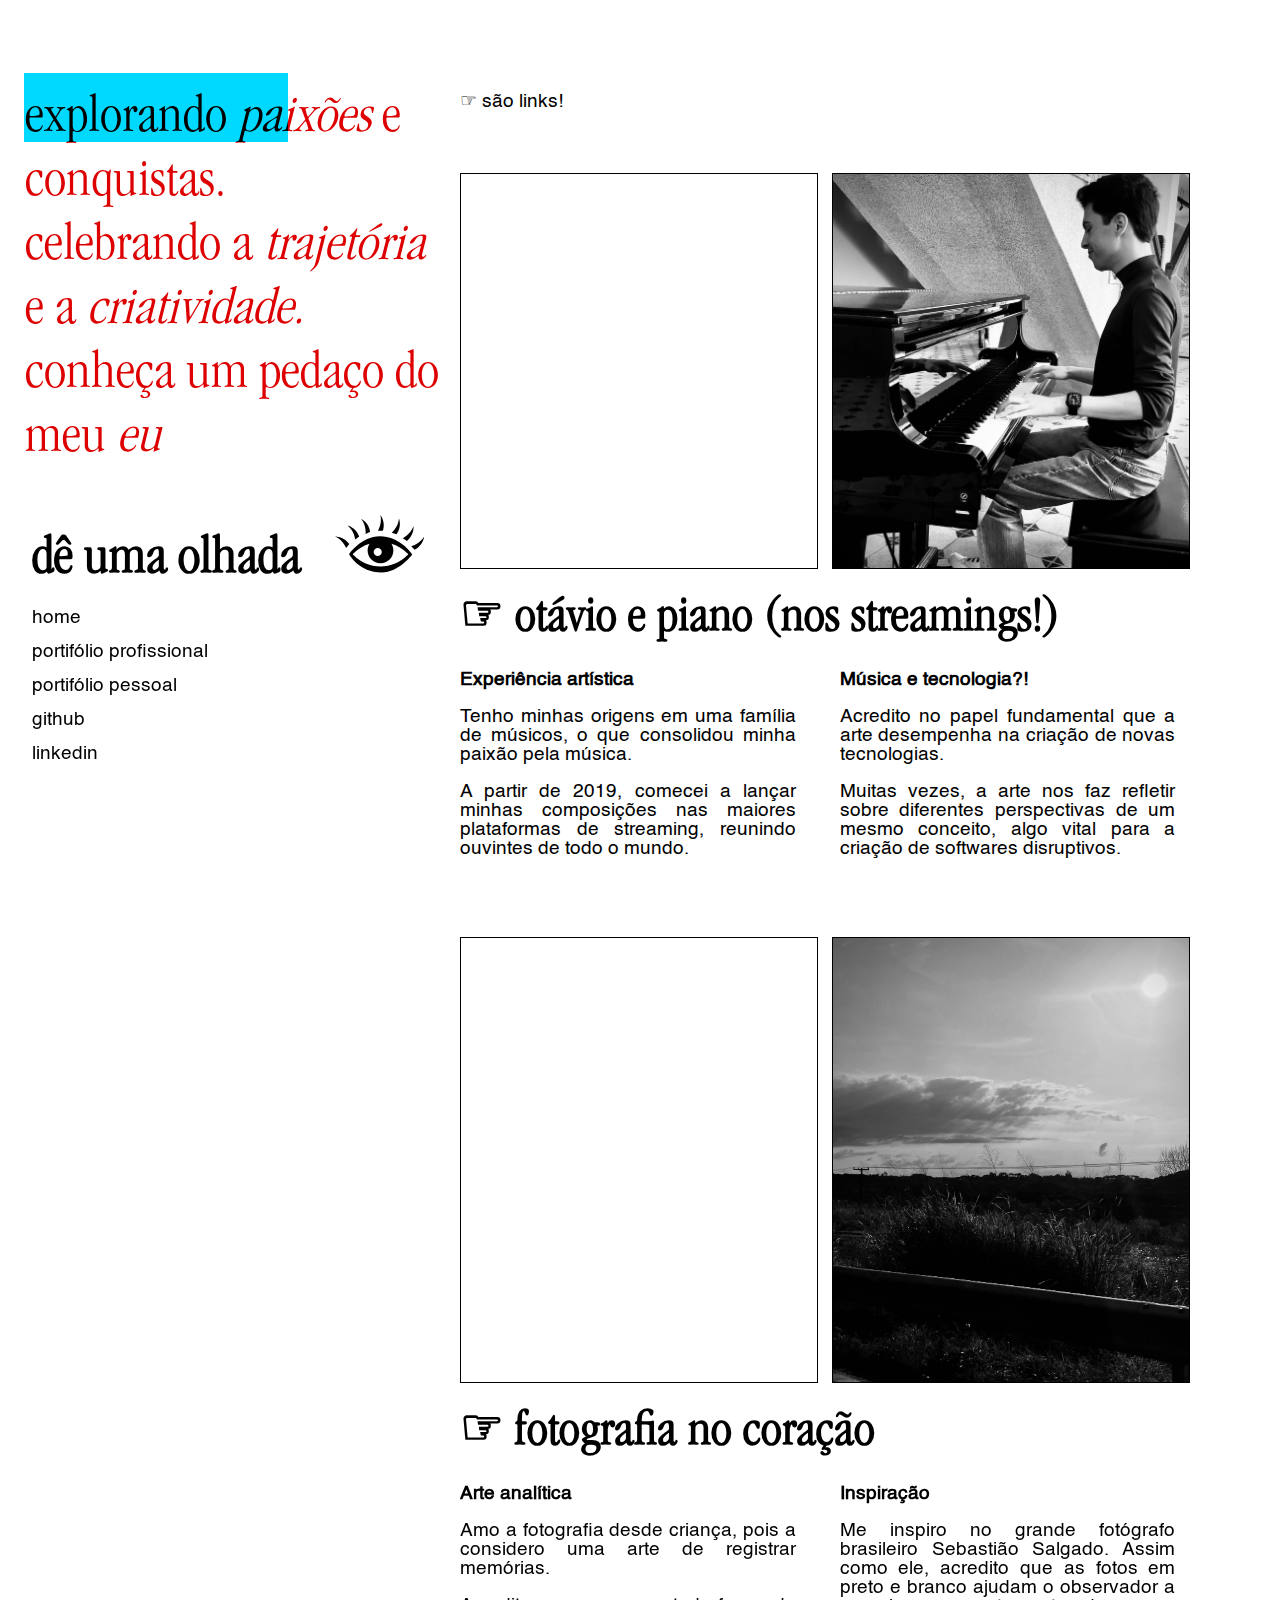
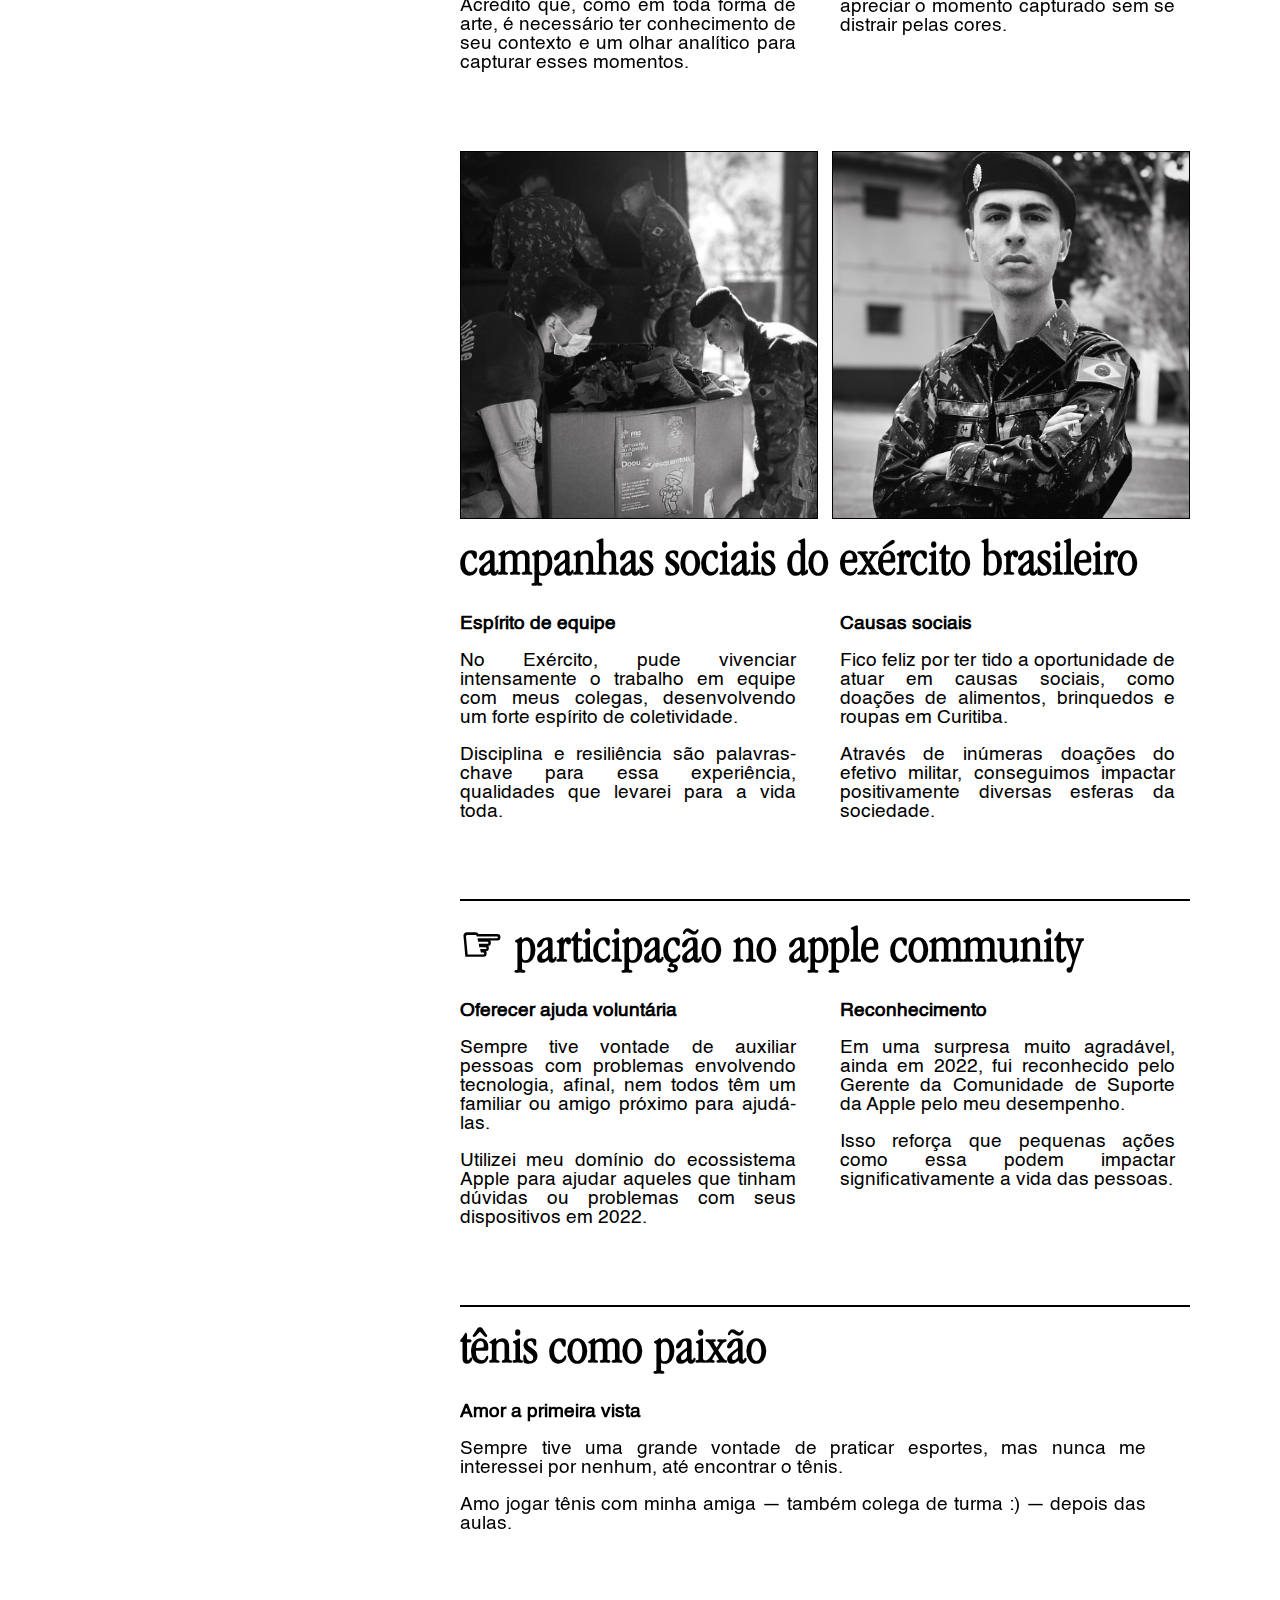
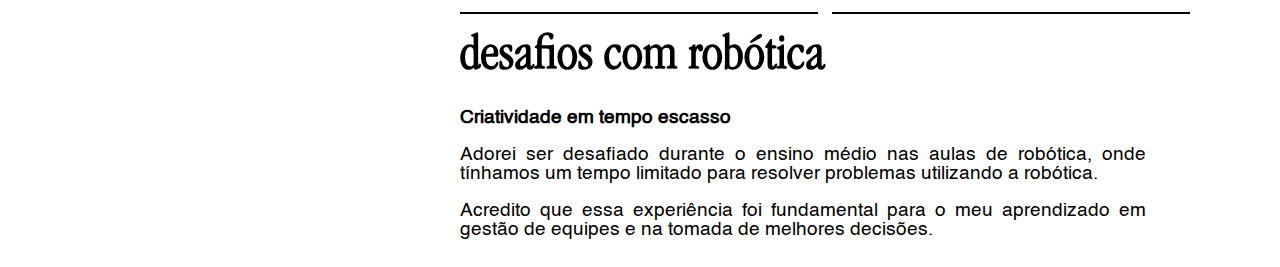
==== commit 6655e10d: "chore: change images file source" ====
--- a/html/personal.html
+++ b/html/personal.html
@@ -2,6 +2,7 @@
 <html lang="en">
 <head>
     <meta charset="UTF-8">
+    <meta name="viewport" content="width=device-width, initial-scale=1.0">
     <title>Otávio Augusto</title>
     <link rel="stylesheet" href="../css/main.css">
 </head>
@@ -49,8 +50,8 @@
             <section class="main-content personal">
                 <section class="photos personal">
                     <div class="container">
-                        <img src="/images/main/otavio-piano.png" alt="">
-                        <img src="/images/personal/otavio-pessoal1.png" alt="">
+                        <img src="/images/personal/otavio-piano2.jpg" alt="">
+                        <img src="/images/personal/otavio-piano1.png" alt="">
                     </div>
                 </section>
                 <section class="details">
@@ -98,8 +99,8 @@
             <section class="main-content personal">
                 <section class="photos personal">
                     <div class="container">
+                        <img src="/images/personal/exercito1.jpg" alt="">
                         <img src="/images/personal/exercito2.jpg" alt="">
-                        <img src="/images/personal/exercito3.jpg" alt="">
                     </div>
                 </section>
                 <section class="details">
@@ -123,7 +124,7 @@
             <section class="main-content personal">
                 <section class="photos proj">
                     <div class="container onlyphoto personal">
-                        <img src="/images/personal/otaviomac.JPG" alt="">
+                        <img src="/images/personal/otavio-study.jpg" alt="">
                     </div>
                 </section>
                 <section class="details">
@@ -147,7 +148,7 @@
             <section class="main-content personal">
                 <section class="photos proj">
                     <div class="container onlyphoto personal">
-                        <img src="/images/personal/tennis.png" alt="">
+                        <img src="/images/personal/tennis.jpeg" alt="">
                     </div>
                 </section>
                 <section class="details">
@@ -166,8 +167,8 @@
             <section class="main-content personal">
                 <section class="photos personal">
                     <div class="container">
-                        <img src="/images/personal/robotica1.png" alt="">
-                        <img src="/images/personal/robotica2.png" alt="">
+                        <img src="/images/personal/robotica1.jpg" alt="">
+                        <img src="/images/personal/robotica3.jpg" alt="">
                     </div>
                 </section>
                 <section class="details">
--- a/css/main.css
+++ b/css/main.css
@@ -377,3 +377,116 @@
     font-size: 0.8rem;
     text-align: center;
 }
+
+/* Adaptação para dispositivos móveis */
+@media (max-width: 480px) {
+    * {
+        font-size: 1rem;
+    }
+
+    .container {
+        padding: 10px;
+        max-width: 100%;
+    }
+
+    .main {
+        margin-top: 10px;
+    }
+
+    .main .container {
+        flex-direction: column;
+    }
+
+    .main-content, .main-content.details {
+        margin-left: 0;
+        max-height: none;
+        padding: 5px;
+    }
+
+    .container .main-content {
+        padding: 5px;
+        width: 90vw;
+        min-width: 100px;
+    }
+
+    .title {
+        max-width: 70vw;
+        min-width: 0;
+    }
+
+    .title h1, .title p, .title i {
+        font-size: 2rem;
+    }
+
+    #bar, #details_bar {
+        position: relative;
+    }
+
+    #details_bar .container {
+        width: 100%;
+        min-width: auto;
+    }
+
+    .menu p {
+        font-size: 2rem;
+    }
+
+    .eyes img{
+        left: 60vw;
+    }
+
+    .profile_imgc img {
+
+    }
+
+    .photos .container {
+        display: flex;
+        flex-direction: row;
+    }
+
+    .photos.projects img {
+        width: 33%;
+        margin-bottom: 10px;
+    }
+
+    .photos.details {
+        max-width: 90vw;
+        max-height: max-content;
+        overflow: hidden;
+    }
+
+    .photos.details img  {
+        min-height: auto;
+        object-fit: contain;
+    }
+
+    .profile_imgl img, .profile_imgr img {
+        height: 12rem;
+    }
+
+    .profile_imgc img {
+        height: 14rem;
+    }
+
+    .details h2, .details a {
+        font-size: 2rem;
+    }
+
+    .pannel {
+        display: flex;
+        flex-direction: column;
+        max-width: 100%;
+    }
+
+    .pannel div {
+        display: flex;
+        margin-top: 2vh;
+        justify-content: left;
+        margin-left: 5vw;
+    }
+
+    .pannel img {
+        margin-right: 5vw;
+    }
+}
+
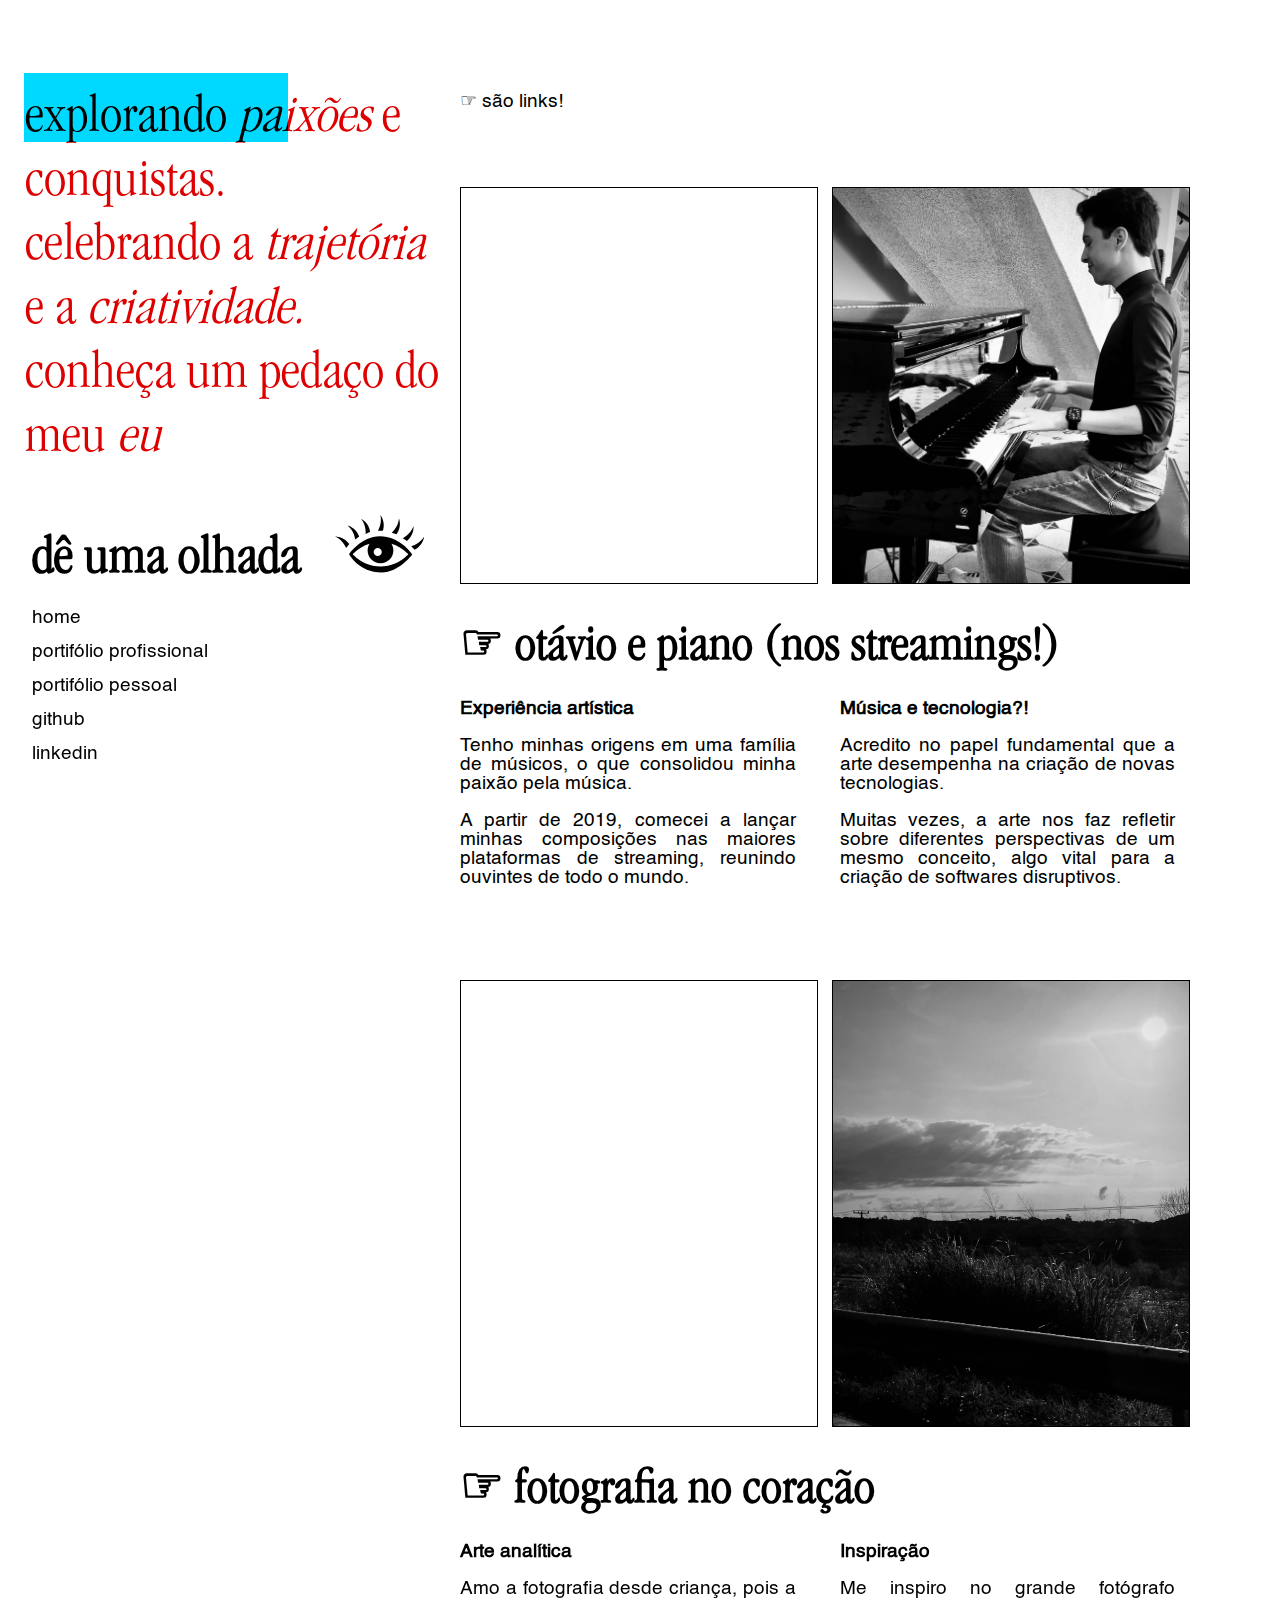
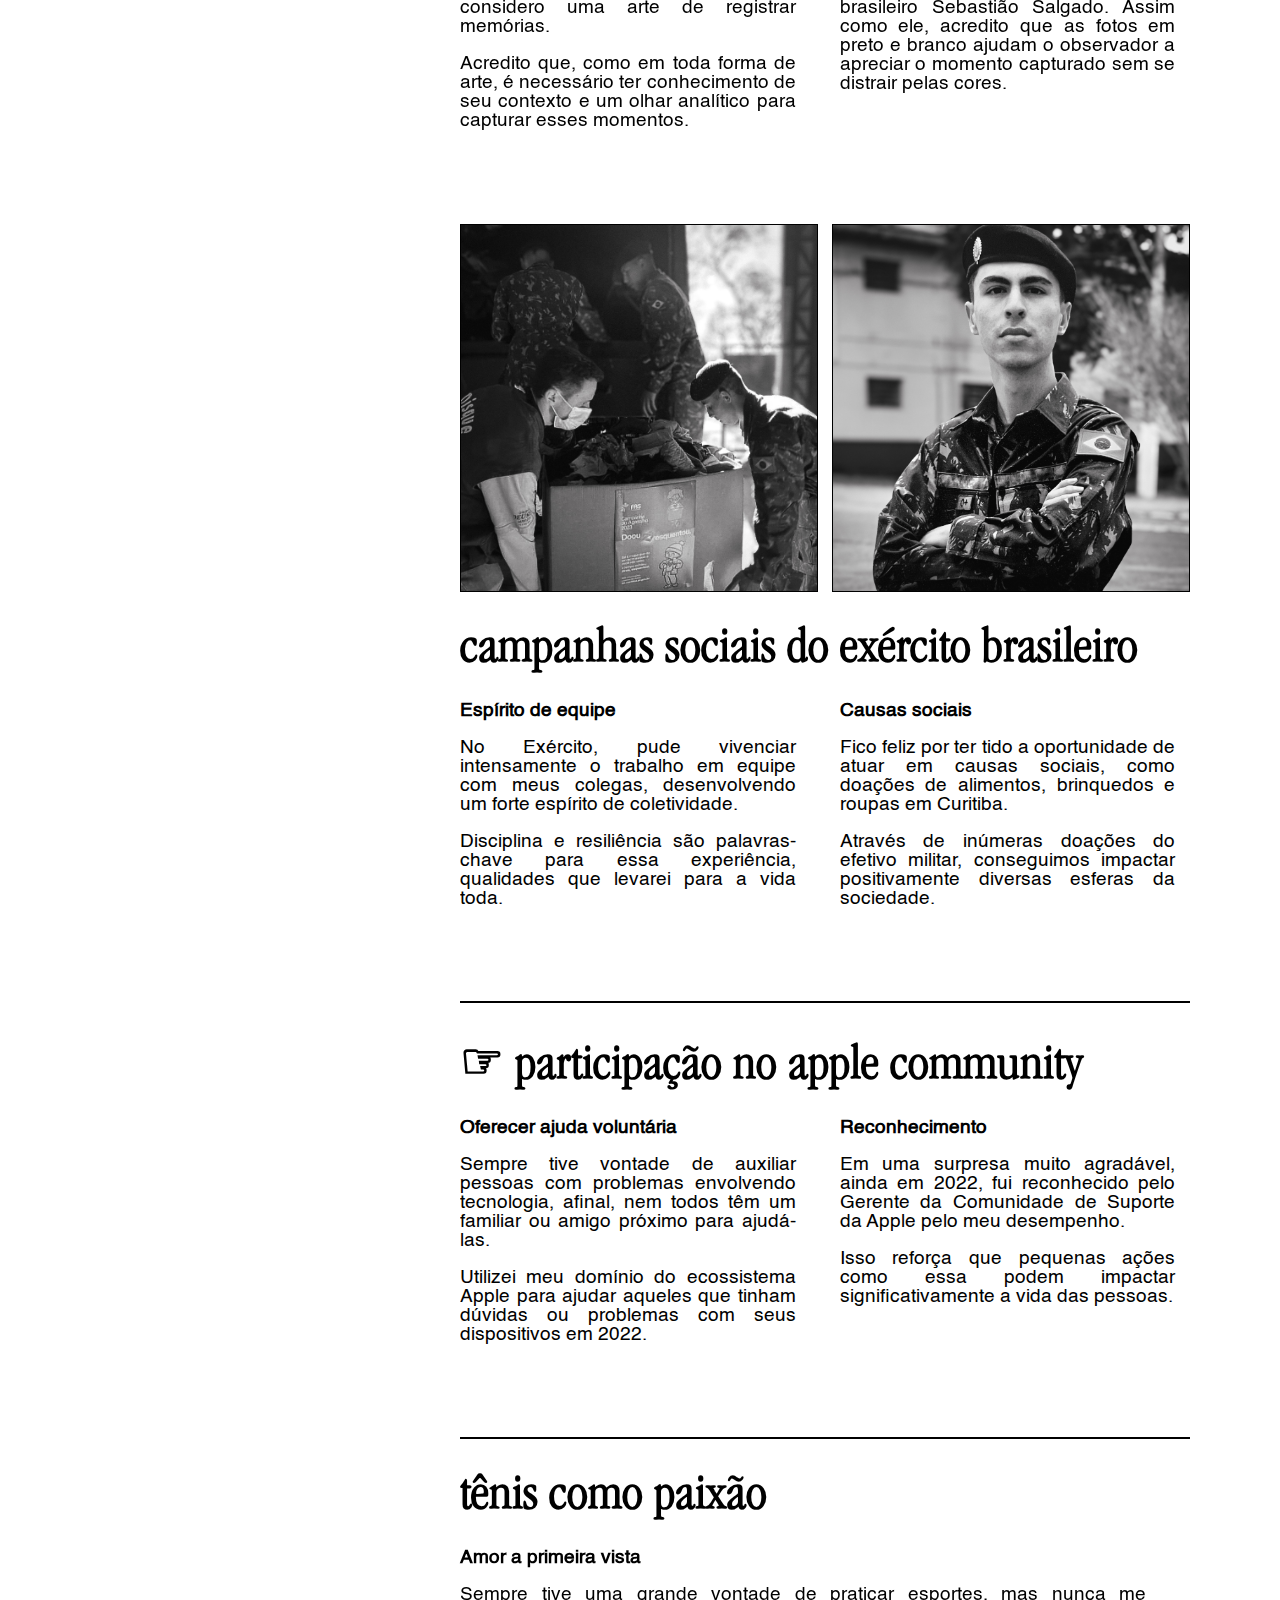
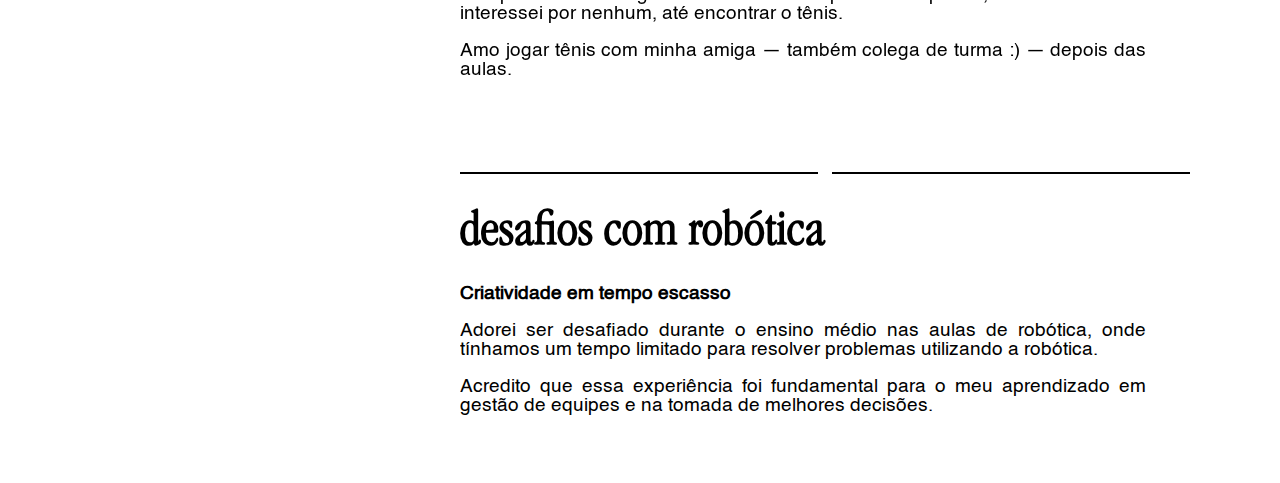
==== commit 4871a6be: "feat: update github link" ====
--- a/html/personal.html
+++ b/html/personal.html
@@ -32,7 +32,7 @@
                             <li><a href="../index.html">home</a></li>
                             <li><a href="projects.html">portifólio profissional</a></li>
                             <li><a href="personal.html">portifólio pessoal</a></li>
-                            <li><a href="https://github.com/otavioaugusto-exe">github</a></li>
+                            <li><a href="https://github.com/otavioaugustosw">github</a></li>
                             <li><a href="https://www.linkedin.com/in/otavio-augusto-silva/">linkedin</a></li>
                         </ul>
                     </nav>
@@ -51,7 +51,7 @@
                 <section class="photos personal">
                     <div class="container">
                         <img src="/images/personal/otavio-piano2.jpg" alt="">
-                        <img src="/images/personal/otavio-piano1.png" alt="">
+                        <img src="/images/personal/otavio-piano.png" alt="">
                     </div>
                 </section>
                 <section class="details">
--- a/css/main.css
+++ b/css/main.css
@@ -54,6 +54,8 @@
 .main .container{
     display: flex;
     justify-content: space-between;
+    padding-bottom: 2%;
+
 }
 
 /*REVER ISSO*/
@@ -482,7 +484,7 @@
         display: flex;
         margin-top: 2vh;
         justify-content: left;
-        margin-left: 5vw;
+        margin-left: 25vw;
     }
 
     .pannel img {
